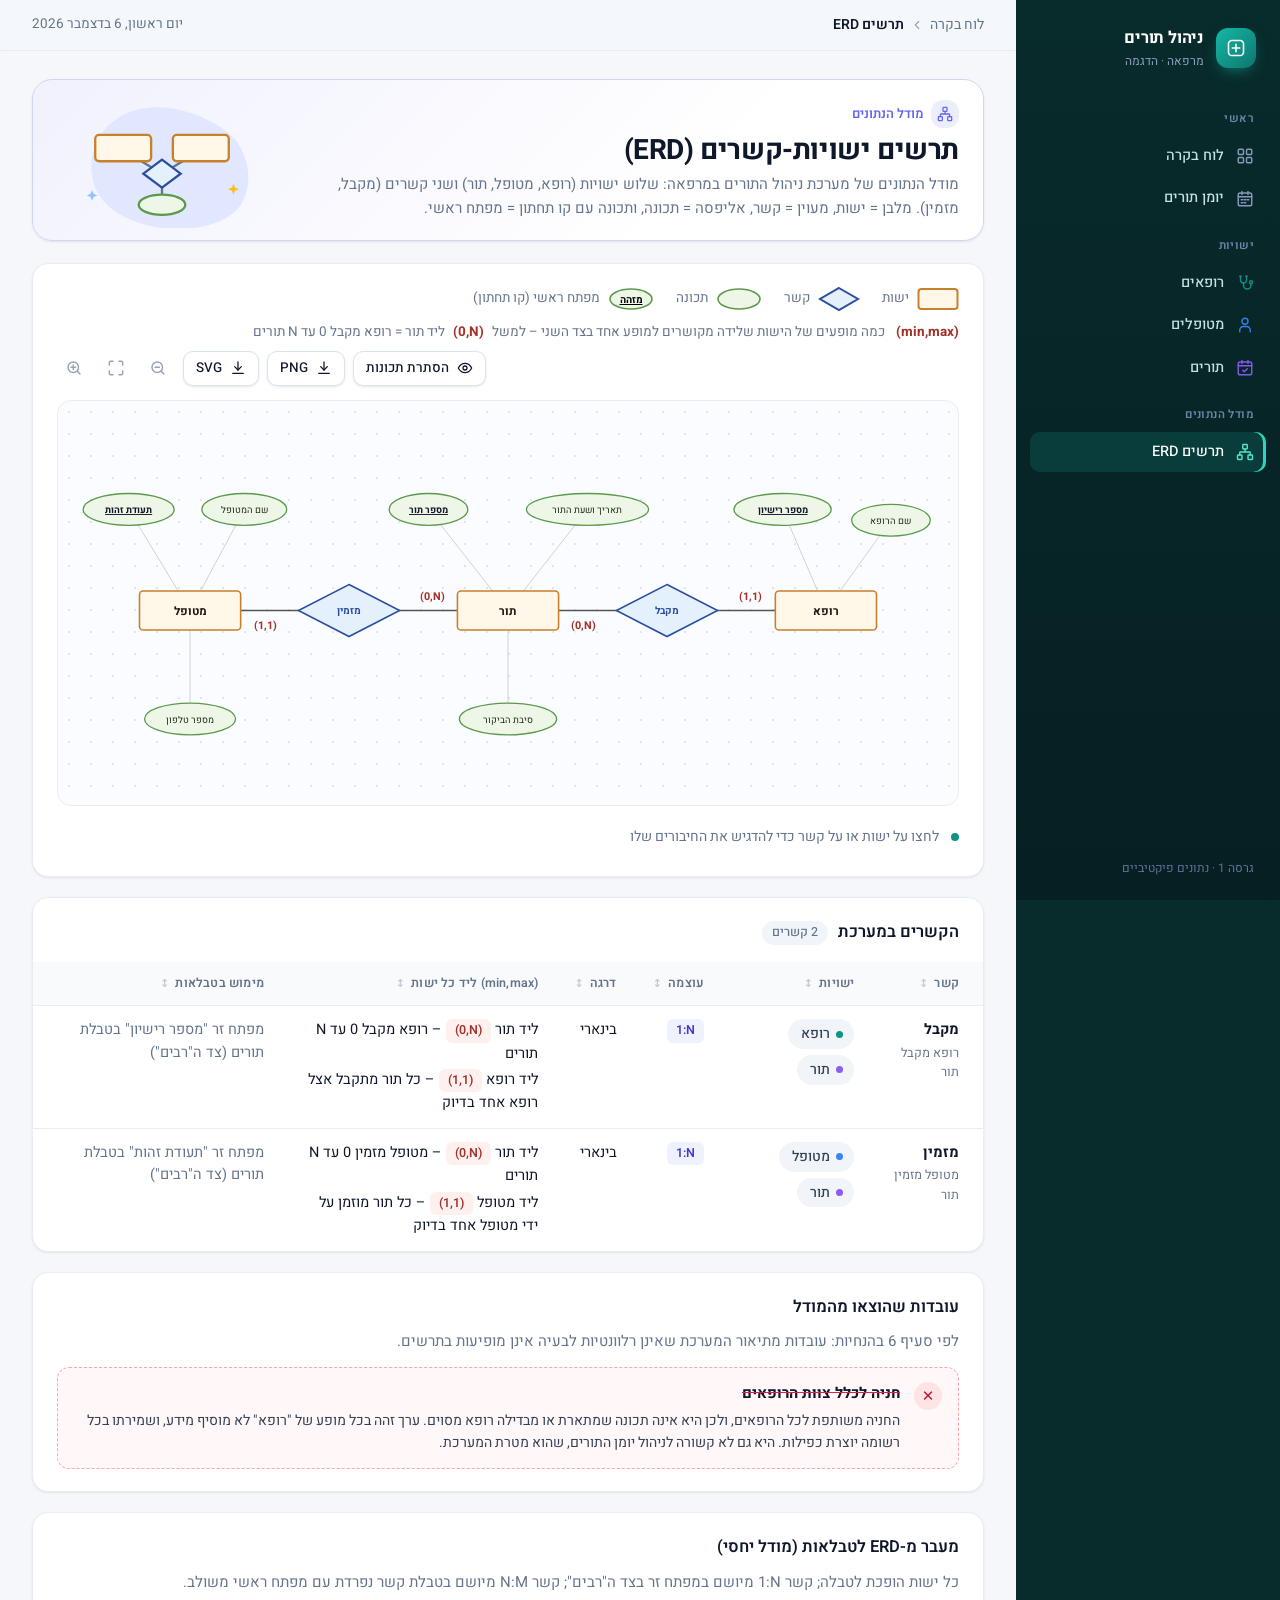
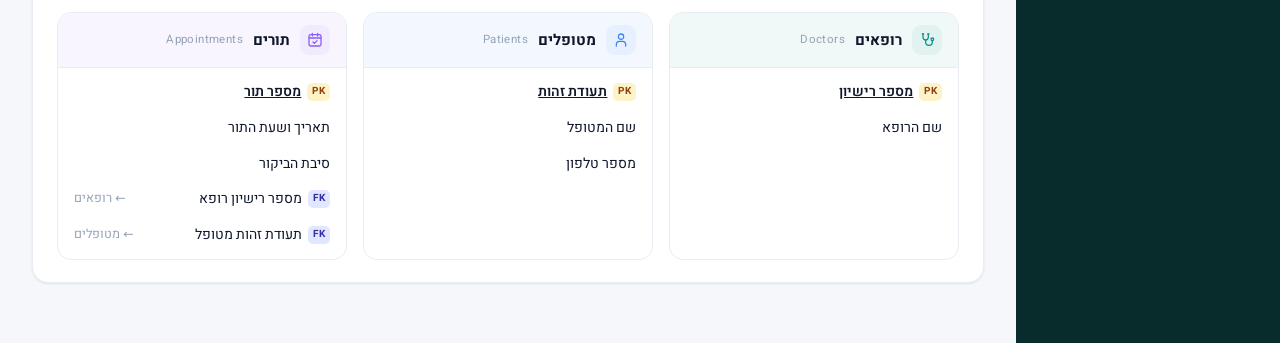
==== erd.html @ 406b699a "אפליקציית ניהול תורים למרפאה (רופא, מטופל, תור) + תרשים ERD Co-Authored-By: Claude Opus 5.5 <noreply" ====
<!DOCTYPE html>
<html lang="he" dir="rtl">
<head>
  <meta charset="UTF-8">
  <meta name="app-version" content="1">
  <meta name="viewport" content="width=device-width, initial-scale=1">
  <title>תרשים ישויות-קשרים (ERD) – ניהול תורים</title>
  <link rel="preconnect" href="https://fonts.googleapis.com">
  <link rel="preconnect" href="https://fonts.gstatic.com" crossorigin>
  <link href="https://fonts.googleapis.com/css2?family=Heebo:wght@400;500;600;700&display=swap" rel="stylesheet">
  <link rel="stylesheet" href="assets/style.css?v=1">
  <link rel="icon" href="data:image/svg+xml,%3Csvg xmlns='http://www.w3.org/2000/svg' viewBox='0 0 24 24'%3E%3Crect width='24' height='24' rx='6' fill='%230d9488'/%3E%3Cpath d='M12 6.5v11M6.5 12h11' stroke='white' stroke-width='2.6' stroke-linecap='round'/%3E%3C/svg%3E">
</head>
<body>
<div class="app">
  <aside class="sidebar" id="sidebar"></aside>
  <div class="scrim"></div>
  <div class="main">
    <header class="header">
      <button class="icon-btn menu-btn" id="menuBtn" type="button" aria-label="תפריט"></button>
      <nav class="crumbs" id="crumbs"></nav>
      <span class="spacer"></span>
      <span class="today" id="today"></span>
    </header>
    <main class="content">
      <div class="page-head with-art" style="--c:#6366f1">
        <div class="ph-art" id="erdArt"></div>
        <div>
          <div class="eyebrow" style="--c:#6366f1"><span class="tile" id="erdTile"></span>מודל הנתונים</div>
          <h1>תרשים ישויות-קשרים (ERD)</h1>
          <p>מודל הנתונים של מערכת ניהול התורים במרפאה: שלוש ישויות (רופא, מטופל, תור) ושני קשרים (מקבל, מזמין). מלבן = ישות, מעוין = קשר, אליפסה = תכונה, ותכונה עם קו תחתון = מפתח ראשי.</p>
        </div>
      </div>

      <div class="card">
        <div class="erd-toolbar">
          <div class="erd-legend" id="legend"></div>
          <span class="spacer"></span>
          <button class="btn sm" id="toggleAttrs" type="button"></button>
          <button class="btn sm" id="dlPng" type="button" title="הורדת התרשים כתמונה"></button>
          <button class="btn sm" id="dlSvg" type="button" title="הורדת התרשים כקובץ SVG"></button>
          <button class="icon-btn" id="zoomOut" type="button" title="הקטנה" aria-label="הקטנה"></button>
          <button class="icon-btn" id="zoomFit" type="button" title="התאמה למסך" aria-label="התאמה למסך"></button>
          <button class="icon-btn" id="zoomIn" type="button" title="הגדלה" aria-label="הגדלה"></button>
        </div>
        <div class="erd-canvas" id="canvas"></div>
        <div class="sel-bar"><span class="dot"></span><span id="selInfo">לחצו על ישות או על קשר כדי להדגיש את החיבורים שלו</span>
          <button class="btn sm ghost" id="clearSel" type="button" hidden>ניקוי בחירה</button></div>
      </div>

      <div class="card flush">
        <div class="card-head" style="padding:22px 24px 0"><h2>הקשרים במערכת</h2><span class="count-pill" id="relCount"></span></div>
        <div class="table-wrap" style="margin-top:6px"><table class="data rels" id="relTable"></table></div>
      </div>

      <div class="card">
        <div class="card-head"><h2>עובדות שהוצאו מהמודל</h2></div>
        <p class="muted" style="margin:-6px 0 14px">לפי סעיף 6 בהנחיות: עובדות מתיאור המערכת שאינן רלוונטיות לבעיה אינן מופיעות בתרשים.</p>
        <div id="excluded"></div>
      </div>

      <div class="card">
        <div class="card-head"><h2>מעבר מ-ERD לטבלאות (מודל יחסי)</h2></div>
        <p class="muted" style="margin:-6px 0 18px">כל ישות הופכת לטבלה; קשר <span class="ltr">1:N</span> מיושם במפתח זר בצד ה"רבים"; קשר <span class="ltr">N:M</span> מיושם בטבלת קשר נפרדת עם מפתח ראשי משולב.</p>
        <div class="schema-grid" id="schemaGrid"></div>
      </div>
    </main>
  </div>
</div>

<script src="assets/schema.js?v=1"></script>
<script src="assets/illustrations.js?v=1"></script>
<script src="assets/shell.js?v=1"></script>
<script src="assets/erd.js?v=1"></script>
</body>
</html>
---- assets/style.css ----
[hidden]{display:none!important}
:root{
  --bg:#f5f7fb; --surface:#fff; --ink:#0f172a; --ink-2:#334155; --muted:#64748b; --faint:#94a3b8;
  --line:#e8edf4; --line-2:#dbe3ee;
  --side:#0b1730; --side-2:#13254a; --side-ink:#c7d2e6;
  --primary:#2563eb; --primary-600:#1d4ed8; --primary-50:#eff5ff;
  --good:#16a34a; --bad:#e11d48; --warn:#d97706;
  --r:16px; --r-sm:10px;
  --sh-1:0 1px 2px rgba(15,23,42,.04),0 1px 3px rgba(15,23,42,.06);
  --sh-2:0 4px 24px -6px rgba(15,23,42,.10),0 2px 6px rgba(15,23,42,.04);
  --side-w:264px;
}
*{box-sizing:border-box}
html,body{margin:0;height:100%}
body{font-family:"Heebo",system-ui,-apple-system,"Segoe UI",Arial,sans-serif;background:var(--bg);color:var(--ink);
  direction:rtl;text-align:right;font-size:15px;line-height:1.55;-webkit-font-smoothing:antialiased}
a{color:var(--primary);text-decoration:none}
button,input,select{font:inherit;color:inherit}
.ltr{direction:ltr;unicode-bidi:isolate;display:inline-block}
.muted{color:var(--muted)}
.num{font-variant-numeric:tabular-nums}

/* ================= App shell ================= */
.app{display:grid;grid-template-columns:var(--side-w) 1fr;min-height:100vh;min-height:100dvh;background:linear-gradient(to left,var(--side) var(--side-w),transparent var(--side-w))}
.sidebar{background:linear-gradient(180deg,var(--side) 0%,#0d1d3d 100%);color:var(--side-ink);
  position:sticky;top:0;height:100vh;height:100dvh;overflow-y:auto;overscroll-behavior:contain;padding:22px 14px;display:flex;flex-direction:column;gap:2px}
.brand{display:flex;align-items:center;gap:12px;color:#fff;padding:4px 10px 22px}
.brand-mark{width:40px;height:40px;border-radius:12px;display:grid;place-items:center;color:#fff;
  background:linear-gradient(135deg,#3b82f6,#6366f1);box-shadow:0 6px 18px -4px rgba(59,130,246,.55)}
.brand b{display:block;font-size:16.5px;font-weight:700;letter-spacing:-.2px}
.brand small{display:block;font-size:12px;color:#8ea0c2}
.nav-sec{font-size:11.5px;font-weight:600;letter-spacing:.4px;color:#6f84ab;padding:16px 12px 6px}
.nav-item{display:flex;align-items:center;gap:12px;padding:9px 12px;border-radius:10px;color:var(--side-ink);font-weight:500;font-size:14.5px;transition:background .15s,color .15s}
.nav-item:hover{background:rgba(255,255,255,.06);color:#fff}
.nav-item.active{background:rgba(59,130,246,.16);color:#fff;box-shadow:inset -3px 0 0 #60a5fa}
.nav-ic{display:grid;place-items:center;color:var(--c,#8ea0c2);opacity:.95}
.nav-item.active .nav-ic{color:#93c5fd}
.nav-count{margin-inline-start:auto;font-size:12px;background:rgba(255,255,255,.08);color:#b8c5dd;border-radius:999px;padding:0 8px;font-variant-numeric:tabular-nums}
.side-foot{margin-top:auto;font-size:12px;color:#5f739a;padding:18px 12px 0}

.main{min-width:0;display:flex;flex-direction:column}
.header{position:sticky;top:0;z-index:15;display:flex;align-items:center;gap:14px;padding:14px 32px;
  background:rgba(245,247,251,.82);backdrop-filter:saturate(1.4) blur(10px);-webkit-backdrop-filter:saturate(1.4) blur(10px);border-bottom:1px solid rgba(219,227,238,.6)}
.crumbs{display:flex;align-items:center;gap:6px;font-size:14px;color:var(--muted);min-width:0}
.crumbs a{color:var(--muted)} .crumbs a:hover{color:var(--ink)}
.crumbs b{color:var(--ink);font-weight:600;white-space:nowrap;overflow:hidden;text-overflow:ellipsis}
.crumbs svg{transform:scaleX(-1);color:var(--faint)}
.header .spacer{flex:1}
.today{font-size:13.5px;color:var(--muted)}
.menu-btn{display:none}
.content{padding:28px 32px 40px;max-width:1360px;width:100%}
.scrim{display:none}

/* ================= Typography / page head ================= */
.page-head{display:flex;align-items:flex-end;gap:16px;flex-wrap:wrap;margin-bottom:22px}
.page-head h1{margin:0;font-size:28px;font-weight:700;letter-spacing:-.4px;line-height:1.2}
.page-head p{margin:6px 0 0;color:var(--muted);max-width:760px}
.page-head .actions{margin-inline-start:auto;display:flex;gap:10px;align-items:center;flex-wrap:wrap}
.eyebrow{display:inline-flex;align-items:center;gap:8px;font-size:13px;font-weight:600;color:var(--c,var(--primary));margin-bottom:6px}
.eyebrow .tile{width:28px;height:28px}

/* ================= Cards ================= */
.card{background:var(--surface);border:1px solid var(--line);border-radius:var(--r);box-shadow:var(--sh-1);padding:22px 24px;margin-bottom:20px}
.card-head{display:flex;align-items:center;gap:10px;margin-bottom:16px}
.card-head h2{margin:0;font-size:16.5px;font-weight:600}
.card-head .sub{font-size:13px;color:var(--muted)}
.card-head .more{margin-inline-start:auto;font-size:13.5px;font-weight:500}
.card.flush{padding:0;overflow:hidden}
.tile{width:42px;height:42px;border-radius:12px;display:grid;place-items:center;flex:none;
  color:var(--c,var(--primary));background:color-mix(in srgb,var(--c,var(--primary)) 12%,#fff)}

/* KPI */
.kpis{display:grid;grid-template-columns:repeat(4,minmax(0,1fr));gap:18px;margin-bottom:20px}
.kpi{background:var(--surface);border:1px solid var(--line);border-radius:var(--r);box-shadow:var(--sh-1);padding:20px 22px;display:flex;flex-direction:column;gap:14px;color:var(--ink);position:relative;overflow:hidden}
a.kpi:hover{box-shadow:var(--sh-2);border-color:var(--line-2)}
.kpi .top{display:flex;align-items:center;justify-content:space-between}
.kpi .lbl{color:var(--muted);font-size:14px;font-weight:500}
.kpi .val{font-size:30px;font-weight:700;letter-spacing:-.6px;line-height:1.1;font-variant-numeric:tabular-nums}
.kpi .foot{font-size:13px;color:var(--muted)}
.kpi.hero{background:linear-gradient(135deg,#1e3a8a 0%,#2563eb 55%,#4f46e5 100%);color:#fff;border:0;box-shadow:0 12px 30px -12px rgba(37,99,235,.6)}
.kpi.hero .lbl,.kpi.hero .foot{color:rgba(255,255,255,.78)}
.kpi.hero .tile{background:rgba(255,255,255,.16);color:#fff}
.kpi.hero::after{content:"";position:absolute;inset:auto -60px -80px auto;width:220px;height:220px;border-radius:50%;background:radial-gradient(circle,rgba(255,255,255,.18),transparent 65%)}

.grid{display:grid;gap:20px}
.grid.c2{grid-template-columns:1fr 1fr}
.grid.c32{grid-template-columns:3fr 2fr}

/* entity strip */
.ent-strip{display:grid;grid-template-columns:repeat(6,minmax(0,1fr));gap:12px}
.ent-chip{display:flex;flex-direction:column;gap:10px;padding:14px;border:1px solid var(--line);border-radius:14px;color:var(--ink);transition:.15s}
.ent-chip:hover{border-color:color-mix(in srgb,var(--c) 40%,#fff);background:color-mix(in srgb,var(--c) 4%,#fff)}
.ent-chip .tile{width:34px;height:34px;border-radius:10px}
.ent-chip b{font-size:22px;font-weight:700;line-height:1}
.ent-chip span{font-size:13px;color:var(--muted)}

/* bars */
.bars{display:flex;flex-direction:column;gap:14px}
.bar-row{display:grid;grid-template-columns:92px 1fr auto;align-items:center;gap:12px;font-size:14px}
.bar-row .name{color:var(--ink-2);font-weight:500}
.bar-track{display:block;height:10px;background:#f1f5f9;border-radius:999px;overflow:hidden}
.bar-fill{display:block;height:100%;border-radius:999px;background:var(--c,var(--primary));min-width:4px;transition:width .6s cubic-bezier(.2,.8,.2,1)}
.bar-row .v{font-weight:600;font-variant-numeric:tabular-nums;min-width:96px;text-align:left}
.bar-row:hover .bar-fill{filter:brightness(.92)}

/* people list */
.plist{display:flex;flex-direction:column}
.prow{display:flex;align-items:center;gap:12px;padding:11px 0;border-top:1px solid var(--line);color:var(--ink)}
.prow:first-child{border-top:0}
.prow:hover .pname{color:var(--primary)}
.pname{font-weight:600}
.psub{font-size:12.5px;color:var(--muted)}
.prow .amt{margin-inline-start:auto;font-weight:600;font-variant-numeric:tabular-nums}
.avatar{width:36px;height:36px;border-radius:50%;display:grid;place-items:center;font-size:13.5px;font-weight:700;flex:none;
  color:var(--c,#3b82f6);background:color-mix(in srgb,var(--c,#3b82f6) 14%,#fff)}

/* ================= Buttons & inputs ================= */
.btn{border:1px solid var(--line-2);background:#fff;color:var(--ink);padding:9px 16px;border-radius:var(--r-sm);cursor:pointer;font-weight:500;font-size:14.5px;
  display:inline-flex;align-items:center;gap:8px;box-shadow:var(--sh-1);transition:.15s;white-space:nowrap}
.btn:hover{background:#f8fafc;border-color:#cbd5e1}
.btn.primary{background:var(--primary);border-color:var(--primary);color:#fff;box-shadow:0 4px 12px -4px rgba(37,99,235,.55)}
.btn.primary:hover{background:var(--primary-600)}
.btn.danger{color:var(--bad)} .btn.danger:hover{background:#fff1f2;border-color:#fecdd3}
.btn.sm{padding:6px 12px;font-size:13.5px}
.btn.ghost{background:transparent;box-shadow:none;border-color:transparent;color:var(--muted)}
.btn.ghost:hover{background:#eef2f7;color:var(--ink)}
.icon-btn{border:0;background:transparent;cursor:pointer;width:34px;height:34px;border-radius:9px;color:var(--faint);display:inline-grid;place-items:center;transition:.15s}
.icon-btn:hover{background:#eef2f7;color:var(--ink)}
.icon-btn.del:hover{background:#fff1f2;color:var(--bad)}
.search{position:relative;display:flex}
.search input{border:1px solid var(--line-2);border-radius:var(--r-sm);padding:9px 40px 9px 14px;min-width:260px;background:#fff;box-shadow:var(--sh-1);outline:0;transition:.15s}
.search input:focus{border-color:#93b4f5;box-shadow:0 0 0 4px rgba(37,99,235,.12)}
.search svg{position:absolute;right:13px;top:50%;transform:translateY(-50%);color:var(--faint)}

/* ================= Tables ================= */
.table-wrap{overflow-x:auto}
table.data{width:100%;border-collapse:separate;border-spacing:0;font-size:14.5px}
table.data th{background:#f8fafc;color:var(--muted);font-weight:600;font-size:12.5px;letter-spacing:.2px;text-align:right;padding:12px 18px;border-bottom:1px solid var(--line);white-space:nowrap}
table.data td{padding:13px 18px;border-bottom:1px solid var(--line);white-space:nowrap;vertical-align:middle}
table.data tbody tr:last-child td{border-bottom:0}
table.data tbody tr[data-go]{cursor:pointer;transition:background .12s}
table.data tbody tr[data-go]:hover{background:#f8fbff}
table.data td.actions{width:1%;text-align:left}
table.data td.actions .icon-btn{opacity:.55;transition:.15s}
table.data tr:hover td.actions .icon-btn,table.data td.actions .icon-btn:focus-visible{opacity:1}
.card table.data th:first-child,.card table.data td:first-child{padding-inline-start:24px}
.cell-main{display:flex;align-items:center;gap:10px;font-weight:600}
.key-ic{font-size:10px;border-radius:5px;padding:1px 5px;margin-inline-start:6px;font-weight:700;letter-spacing:.3px;vertical-align:1px}
.key-ic.pk{background:#fef3c7;color:#92400e}
.key-ic.fk{background:#e0e7ff;color:#3730a3}
.chip{display:inline-flex;align-items:center;gap:6px;color:var(--ink-2);font-size:14px;font-weight:500;padding:3px 10px 3px 12px;border-radius:999px;background:#f1f5f9;border:1px solid transparent;transition:.15s}
.chip::before{content:"";width:7px;height:7px;border-radius:50%;background:var(--c,#94a3b8)}
.chip:hover{border-color:color-mix(in srgb,var(--c) 45%,#fff);background:color-mix(in srgb,var(--c) 7%,#fff)}
.tag{display:inline-flex;align-items:center;gap:6px;font-size:13px;font-weight:500;padding:2px 10px;border-radius:999px;background:#f1f5f9;color:var(--ink-2)}
.tag.ok{background:#ecfdf3;color:#15803d}.tag.ok::before,.tag.bad::before,.tag.mid::before{content:"";width:6px;height:6px;border-radius:50%;background:currentColor}
.tag.bad{background:#fff1f2;color:#be123c}.tag.mid{background:#fffbeb;color:#b45309}
.pos{color:var(--good)} .neg{color:var(--bad)}
.empty{padding:44px;text-align:center;color:var(--muted)}
.count-pill{font-size:12.5px;background:#f1f5f9;color:var(--muted);padding:2px 10px;border-radius:999px;font-weight:500}
.rel-badges{display:flex;gap:8px;flex-wrap:wrap;margin-top:12px}
.rel-badge{font-size:13px;background:#fff;border:1px solid var(--line-2);border-radius:999px;padding:3px 12px;color:var(--ink-2)}
.rel-badge b{color:var(--ink);font-weight:600}

/* ================= Detail ================= */
.detail-hero{display:flex;align-items:center;gap:18px}
.detail-hero .avatar,.detail-hero .tile{width:56px;height:56px;border-radius:16px;font-size:20px}
.attr-grid{display:grid;grid-template-columns:repeat(auto-fill,minmax(200px,1fr));gap:0;border:1px solid var(--line);border-radius:12px;overflow:hidden}
.attr{padding:14px 18px;border-bottom:1px solid var(--line);border-inline-start:1px solid var(--line);margin-inline-start:-1px;margin-bottom:-1px}
.attr .k{font-size:12.5px;color:var(--muted);margin-bottom:3px}
.attr .v{font-weight:500;font-size:15.5px}

/* ================= Dialog ================= */
dialog{border:0;border-radius:20px;padding:0;width:min(580px,94vw);--dlg-max:90vh;max-height:var(--dlg-max);box-shadow:0 30px 80px -20px rgba(15,23,42,.45);overflow:hidden}
@supports (height:1svh){dialog{--dlg-max:90svh}}
dialog>form{display:flex;flex-direction:column;max-height:var(--dlg-max)}
dialog::backdrop{background:rgba(15,23,42,.45);backdrop-filter:blur(3px)}
dialog[open]{animation:pop .18s ease-out}
@keyframes pop{from{opacity:0;transform:translateY(8px) scale(.98)}to{opacity:1;transform:none}}
.dlg-head{padding:22px 26px 6px;display:flex;align-items:center;gap:12px}
.dlg-head h3{margin:0;font-size:19px}
.dlg-body{padding:16px 26px 20px;display:grid;grid-template-columns:1fr 1fr;gap:14px 18px;flex:1 1 auto;min-height:0;overflow-y:auto;-webkit-overflow-scrolling:touch;overscroll-behavior:contain}
.dlg-foot{padding:14px 26px 20px;display:flex;gap:10px;align-items:center;flex-wrap:wrap;position:relative;background:#fff;border-top:1px solid transparent;transition:border-color .2s}
dialog.has-more .dlg-foot{border-top-color:var(--line)}
dialog.has-more .dlg-foot::before{content:"";position:absolute;inset:-36px 0 auto 0;height:36px;background:linear-gradient(to top,rgba(255,255,255,.96),rgba(255,255,255,0));pointer-events:none}
.more-hint{display:none;position:absolute;top:-30px;left:50%;transform:translateX(-50%);font-size:12px;font-weight:600;color:var(--primary);background:#eff5ff;border-radius:999px;padding:2px 10px;pointer-events:none}
dialog.has-more .more-hint{display:block}
.field{display:flex;flex-direction:column;gap:6px}
.field label{font-size:13.5px;font-weight:600;color:var(--ink-2)}
.field label .req{color:var(--bad)}
.field input,.field select{border:1px solid var(--line-2);border-radius:10px;padding:10px 12px;background:#fff;width:100%;min-height:44px;outline:0;transition:.15s}
.field select{-webkit-appearance:none;appearance:none;padding-left:36px;cursor:pointer;
  background:#fff url("data:image/svg+xml,%3Csvg xmlns='http://www.w3.org/2000/svg' width='16' height='16' viewBox='0 0 24 24' fill='none' stroke='%2394a3b8' stroke-width='2' stroke-linecap='round'%3E%3Cpath d='m6 9 6 6 6-6'/%3E%3C/svg%3E") no-repeat left 12px center}
.field input:focus,.field select:focus{border-color:#93b4f5;box-shadow:0 0 0 4px rgba(37,99,235,.12)}
.field input[readonly],.field select:disabled{background:#f8fafc;color:var(--muted)}
.field .hint{font-size:12px;color:var(--faint)}
.field .err{font-size:12.5px;color:var(--bad)}
.form-msg{margin-inline-start:auto;align-self:center;color:var(--bad);font-size:14px;font-weight:600}
.field.invalid input,.field.invalid select{border-color:#fda4af;background-color:#fff5f6}
.field.invalid input:focus,.field.invalid select:focus{box-shadow:0 0 0 4px rgba(225,29,72,.12)}
.field .err:empty{display:none}
.field .err{font-weight:500}
dialog.shake{animation:shake .35s}
@keyframes shake{20%,60%{transform:translateX(-6px)}40%,80%{transform:translateX(6px)}}

/* ================= Toast ================= */
.toast{position:fixed;bottom:26px;left:50%;transform:translate(-50%,16px);background:#0f172a;color:#fff;padding:12px 20px;border-radius:12px;opacity:0;pointer-events:none;transition:.25s;z-index:60;max-width:92vw;box-shadow:var(--sh-2);font-size:14.5px}
.toast.show{opacity:1;transform:translate(-50%,0)}
.toast.err{background:#9f1239}

.foot-note{display:flex;gap:12px;align-items:center;flex-wrap:wrap;color:var(--faint);font-size:13px;padding:4px 0 0}

/* ================= ERD ================= */
.erd-toolbar{display:flex;gap:8px;align-items:center;flex-wrap:wrap;margin-bottom:14px}
.erd-legend{display:flex;flex-wrap:wrap;gap:10px 22px;align-items:center;font-size:13.5px;color:var(--muted)}
.erd-legend .item{display:flex;align-items:center;gap:8px}
.erd-toolbar .spacer{flex:1}
.erd-canvas{overflow:auto;border:1px solid var(--line);border-radius:14px;
  background:radial-gradient(circle,#dde5f0 1px,transparent 1.2px) 0 0/22px 22px,#fafcff}
.erd-canvas svg{display:block;margin:0 auto}
.sel-bar{display:flex;align-items:center;gap:12px;margin-top:14px;font-size:14px;color:var(--muted);min-height:34px}
.sel-bar .dot{width:8px;height:8px;border-radius:50%;background:var(--primary);flex:none}
svg .ent rect.box{stroke-width:2.2}
svg .ent text{font-weight:700;font-size:16px}
svg .rel polygon{stroke-width:2.2}
svg .rel text{font-size:14px;font-weight:700}
svg .attr ellipse{stroke-width:1.8}
svg .attr text{font-size:13px;fill:#1f2a1a}
svg .attr.pk text{text-decoration:underline;font-weight:700;fill:#0f172a}
svg .ln{stroke:#555;stroke-width:2.2;fill:none}
svg .ln.attr-ln{stroke:#cfcfcf;stroke-width:1.3}
svg .card-b rect{fill:#0f172a}
svg .card-b text{font-size:11.5px;font-weight:700;fill:#fff}
svg .role{font-size:13px;fill:#2b4f9e;font-style:italic;font-weight:500}
svg .mm{direction:ltr;unicode-bidi:bidi-override;font-size:15px;font-weight:700;fill:#a2332a;paint-order:stroke;stroke:#fbfcfe;stroke-width:4px;stroke-linejoin:round}
.rel-type.mmc{background:#fdf0ee;color:#a2332a;unicode-bidi:bidi-override}
svg g.clickable{cursor:pointer}
svg g.clickable:hover rect.box,svg g.clickable:hover polygon{filter:brightness(.96)}
svg.focus .dim{opacity:.12;transition:opacity .2s}
svg.no-attrs .attr,svg.no-attrs .attr-ln{display:none}
.schema-grid{display:grid;grid-template-columns:repeat(auto-fill,minmax(260px,1fr));gap:16px}
.schema-tbl{border:1px solid var(--line);border-radius:14px;overflow:hidden;background:#fff}
.schema-tbl .h{padding:12px 16px;display:flex;align-items:center;gap:10px;border-bottom:1px solid var(--line);background:color-mix(in srgb,var(--c) 6%,#fff)}
.schema-tbl .h .tile{width:30px;height:30px;border-radius:9px}
.schema-tbl .h b{font-size:15px}
.schema-tbl .h small{margin-inline-start:auto;color:var(--faint);font-size:11.5px;letter-spacing:.4px;direction:ltr}
.schema-tbl ul{list-style:none;margin:0;padding:6px 0}
.schema-tbl li{padding:7px 16px;display:flex;gap:6px;align-items:center;font-size:14px}
.schema-tbl li .key-ic{margin:0}
.schema-tbl li .ref{margin-inline-start:auto;font-size:12.5px;color:var(--faint)}
.rel-type{font-size:12.5px;font-weight:600;padding:2px 9px;border-radius:6px;background:#eef2ff;color:#4338ca;direction:ltr;display:inline-block}
table.rels td{white-space:normal;vertical-align:top}
.ent-pair{display:flex;align-items:center;gap:6px;flex-wrap:wrap}

/* ================= Responsive ================= */
@media (max-width:1180px){
  .kpis{grid-template-columns:repeat(2,minmax(0,1fr))}
  .ent-strip{grid-template-columns:repeat(3,minmax(0,1fr))}
  .grid.c32{grid-template-columns:1fr}
}
@media (max-width:900px){
  .app{grid-template-columns:1fr;background:none;overflow-x:clip}
  .sidebar{position:fixed;inset:0 0 0 auto;width:min(290px,84vw);z-index:40;transform:translateX(105%);transition:transform .25s ease;box-shadow:-10px 0 40px rgba(0,0,0,.25)}
  .app.nav-open .sidebar{transform:none}
  .app.nav-open .scrim{display:block;position:fixed;inset:0;background:rgba(15,23,42,.4);z-index:35}
  .menu-btn{display:inline-grid}
  .header{padding:12px 16px}
  .today{display:none}
  .content{padding:18px 16px 32px}
  .grid.c2{grid-template-columns:1fr}
  .page-head h1{font-size:23px}
  .page-head .actions{width:100%}
  .page-head .actions .search{flex:1}
  .search input{min-width:0;width:100%}
  .dlg-body{grid-template-columns:1fr}
  .card{padding:18px}
}
@media (max-width:560px){
  .kpis{grid-template-columns:1fr 1fr;gap:12px}
  .kpi{padding:16px}
  .kpi .val{font-size:22px}
  .ent-strip{grid-template-columns:repeat(2,minmax(0,1fr))}
  .bar-row{grid-template-columns:72px 1fr auto}
  .bar-row .v{min-width:0}
}

/* ================= FX card ================= */
.grid.c3{grid-template-columns:1fr 1fr 1fr}
.fx-list{display:flex;flex-direction:column}
.fx-row{display:flex;align-items:center;gap:12px;padding:10px 0;border-top:1px solid var(--line)}
.fx-row:first-child{border-top:0;padding-top:0}
.fx-sym{width:36px;height:36px;border-radius:10px;display:grid;place-items:center;font-weight:700;font-size:16px;color:#1d4ed8;background:#eff5ff;flex:none}
.fx-name{font-weight:600;font-size:14.5px}
.fx-rate{margin-inline-start:auto;font-weight:700;font-size:17px}
.fx-exp{margin-top:12px;padding:10px 12px;background:#f8fafc;border-radius:10px;font-size:13.5px}
.fx-foot{margin-top:12px;font-size:12.5px;color:var(--muted);line-height:1.7}
.fx-foot .faint{color:var(--faint)} .fx-foot a{color:var(--muted);text-decoration:underline}
.live{margin-inline-start:auto;font-size:12px;font-weight:600;color:var(--muted);display:inline-flex;align-items:center;gap:6px}
.live::before{content:"";width:9px;height:9px;border-radius:50%}
.live.on::before{background:#22c55e;box-shadow:0 0 0 4px rgba(34,197,94,.18);animation:pulse 2s infinite}
.live.off::before{background:#ef4444;box-shadow:0 0 0 4px rgba(239,68,68,.16)}
@keyframes pulse{50%{box-shadow:0 0 0 7px rgba(34,197,94,0)}}
.skel{display:inline-block;width:64px;height:14px;border-radius:6px;background:linear-gradient(90deg,#eef2f7,#f8fafc,#eef2f7);background-size:200% 100%;animation:sk 1.2s infinite}
@keyframes sk{to{background-position:-200% 0}}
@media (max-width:1180px){.grid.c3{grid-template-columns:1fr 1fr}.grid.c3 .fx-card{grid-column:1/-1}}
@media (max-width:900px){.grid.c3{grid-template-columns:1fr}}

.field.valid input,.field.valid select{border-color:#86efac}
.field.valid label::after{content:" ✓";color:#16a34a;font-weight:700}
.upd-bar{position:fixed;top:12px;left:50%;transform:translateX(-50%);z-index:80;background:#0f172a;color:#fff;border-radius:12px;padding:8px 10px 8px 16px;display:flex;gap:12px;align-items:center;box-shadow:var(--sh-2);font-size:14px;max-width:94vw}
@media (max-width:900px){
  /* בנייד: חלון צמוד לראש המסך, בגובה החלק הגלוי בלבד (svh = בלי סרגלי הדפדפן),
     כך שכפתורי השמירה לעולם לא מוסתרים מאחורי סרגל הכתובות של Safari */
  dialog{width:calc(100vw - 16px);max-width:calc(100vw - 16px);margin:8px auto auto;border-radius:18px;--dlg-max:calc(100vh - 16px)}
  @supports (height:1svh){dialog{--dlg-max:calc(100svh - 16px)}}
  .dlg-head{padding:16px 18px 4px}.dlg-body{padding:12px 18px 18px}.dlg-foot{padding:12px 18px 14px}
  .dlg-foot .btn.primary{flex:1;justify-content:center}
  .form-msg{flex-basis:100%;order:-1;margin:0}
}

/* ---- iOS Safari: שדות תאריך ובחירה ---- */
.field input,.field select{min-width:0;max-width:100%;box-sizing:border-box}
.field input[type="date"]{-webkit-appearance:none;appearance:none;display:block;min-height:44px;line-height:1.4;text-align:right}
.field input[type="date"]::-webkit-date-and-time-value{text-align:right;margin:0}
.field input[type="date"]::-webkit-calendar-picker-indicator{margin:0}
.field{min-width:0}
.dlg-body{scroll-padding:12px}
@media (max-width:900px){
  .toast{bottom:auto;top:12px;transform:translate(-50%,-16px)}
  .toast.show{transform:translate(-50%,0)}
  .sidebar{padding-bottom:40px}
  .content{padding-bottom:72px}
  .field input,.field select{font-size:16px}   /* מונע זום אוטומטי של iOS בעת הקלדה */
}

/* ================= Responsive tables ================= */
table.data td{white-space:normal;overflow-wrap:anywhere}
table.data td .num,table.data td.num,table.data .chip,table.data .tag,table.data .rel-type{white-space:nowrap;overflow-wrap:normal}
table.data th{white-space:normal}
@media (max-width:1500px){.grid.c32{grid-template-columns:1fr}}
@media (max-width:1180px) and (min-width:901px){:root{--side-w:224px}.content{padding:24px 22px 40px}}
@media (max-width:1280px){table.data .chip{white-space:normal;text-align:right}}
@media (max-width:1100px){
  table.data th,table.data td{padding:10px 9px}
  .card table.data th:first-child,.card table.data td:first-child{padding-inline-start:18px}
}
/* מסך צר: כל שורה הופכת לכרטיס – שם העמודה מימין והערך לידו */
@media (max-width:700px){
  /* במסך צר הכותרות הופכות לשורת "צ'יפים" למיון */
  table.data thead{display:block;border-bottom:1px solid var(--line);background:#f8fafc}
  table.data thead tr{display:flex;flex-wrap:wrap;gap:6px;padding:10px 14px}
  table.data thead th,.card table.data thead th:first-child{display:inline-flex;align-items:center;border:0;padding:4px 10px;border-radius:999px;background:#fff;border:1px solid var(--line);font-size:12px}
  table.data thead th:empty{display:none}
  table.data,table.data tbody,table.data tr,table.data td{display:block;width:100%}
  table.data tbody tr{padding:12px 16px;border-bottom:1px solid var(--line)}
  table.data tbody tr:last-child{border-bottom:0}
  table.data td,.card table.data td:first-child{border:0;padding:4px 0;display:grid;grid-template-columns:minmax(92px,34%) 1fr;gap:10px;align-items:center;text-align:right}
  table.data td::before{content:attr(data-label);color:var(--muted);font-size:13px;font-weight:500}
  table.data td[data-label=""]{display:flex;gap:4px}
  table.data td[data-label=""]::before{display:none}
  table.data td.actions{opacity:1;width:100%;justify-content:flex-start;margin-top:4px}
  table.data td>*{min-width:0;justify-self:start}
  table.rels td{grid-template-columns:1fr}
  table.rels td::before{font-size:12px}
}

table.data td.actions{white-space:nowrap}
.header .menu-btn{display:none}
@media (max-width:900px){.header .menu-btn{display:inline-grid}}

/* ---- sorting ---- */
table.data th.sortable{cursor:pointer;user-select:none;position:relative}
table.data th.sortable:hover{color:var(--ink);background:#f1f5f9}
table.data th.sortable::after{content:"↕";margin-inline-start:6px;font-size:11px;opacity:.35}
table.data th.sort-asc::after{content:"↑";opacity:1;color:var(--primary)}
table.data th.sort-desc::after{content:"↓";opacity:1;color:var(--primary)}
table.data th.sort-asc,table.data th.sort-desc{color:var(--ink)}
table.data th.sortable:focus-visible{outline:2px solid #93b4f5;outline-offset:-2px}
/* ---- nav sub item ---- */
/* ---- transfer ---- */
.field.full,.xfer-preview.full{grid-column:1/-1}
.xfer-preview{background:#f8fafc;border:1px solid var(--line);border-radius:12px;padding:12px 14px}
.xfer-flow{display:flex;align-items:center;justify-content:space-between;gap:10px}
.xfer-flow span{display:flex;flex-direction:column}
.xfer-flow b{font-size:17px;font-variant-numeric:tabular-nums}
.xfer-flow small{color:var(--muted);font-size:12.5px}
.xfer-flow .arrow{font-size:20px;color:var(--faint)}
.xfer-preview .psub{margin-top:6px}
/* העברה: "לחשבון" ממוקם בדיוק מתחת ל"מחשבון" (באותה עמודה); dense ממלא את המקום הפנוי בעמודה השנייה */
@media (min-width:901px){
  .dlg-body{grid-auto-flow:row dense}
  .dlg-body [data-field="toAccountNo"]{grid-column:2}
}

/* ================= Visual layer ================= */
/* welcome banner */
.welcome{position:relative;overflow:hidden;border-radius:22px;padding:28px 30px;margin-bottom:22px;color:#fff;
  background:radial-gradient(120% 140% at 100% 0%,#3b82f6 0%,#1d4ed8 38%,#1e1b4b 100%);box-shadow:0 18px 40px -18px rgba(30,64,175,.6);
  display:flex;flex-wrap:wrap;align-items:flex-end;justify-content:space-between;gap:22px}
.welcome .wl-text{position:relative;z-index:1}
.welcome .wl-greet{font-size:14px;font-weight:600;color:#bfdbfe;letter-spacing:.2px}
.welcome h1{margin:4px 0 6px;font-size:30px;letter-spacing:-.5px}
.welcome p{margin:0;color:#dbeafe;max-width:520px}
.wl-art{position:absolute;inset:auto 0 0 auto;width:340px;height:340px;left:-60px;top:-80px;opacity:.16;pointer-events:none}
.wl-art circle{fill:none;stroke:#fff;stroke-width:22}
.qa{position:relative;z-index:1;display:grid;grid-template-columns:repeat(4,minmax(0,1fr));gap:10px}
.qa-btn{display:flex;flex-direction:column;align-items:flex-start;gap:10px;min-width:118px;padding:14px 14px 12px;border-radius:16px;cursor:pointer;
  border:1px solid rgba(255,255,255,.22);background:rgba(255,255,255,.12);color:#fff;font-weight:600;font-size:14px;text-align:right;
  backdrop-filter:blur(6px);-webkit-backdrop-filter:blur(6px);transition:transform .15s,background .15s}
.qa-btn:hover{background:rgba(255,255,255,.2);transform:translateY(-2px)}
.qa-btn .tile{width:36px;height:36px;border-radius:11px;background:#fff}
/* grids */
.grid.c21{grid-template-columns:2fr 1fr}
.grid.c12{grid-template-columns:minmax(300px,1fr) 2fr;align-items:stretch;margin-bottom:20px}
.grid.c21,.grid.c2,.grid.c32{margin-bottom:0}
@media (max-width:1180px){.grid.c21,.grid.c12{grid-template-columns:1fr}.qa{grid-template-columns:repeat(2,minmax(0,1fr))}}
@media (max-width:560px){.welcome{padding:22px 18px}.welcome h1{font-size:24px}.qa{width:100%}.qa-btn{min-width:0}}
/* chart */
.chart{position:relative;width:100%}
.chart svg{display:block;overflow:visible}
.ch-grid{stroke:#eef2f7;stroke-width:1}
.ch-y,.ch-x{font-size:11.5px;fill:#94a3b8;font-family:inherit}
.ch-tick{stroke:#cbd5e1}
.ch-line{fill:none;stroke-width:2.2;stroke-linejoin:round}
.ch-dot{fill:#fff;stroke-width:2}
.ch-cross{stroke:#94a3b8;stroke-dasharray:3 3}
.ch-hot{stroke:#fff;stroke-width:3}
.ch-tip{position:absolute;transform:translate(-50%,-100%);background:#0f172a;color:#fff;border-radius:10px;padding:6px 10px;font-size:12.5px;
  pointer-events:none;white-space:nowrap;display:flex;flex-direction:column;align-items:center;box-shadow:var(--sh-2)}
.ch-tip b{font-size:14px;font-variant-numeric:tabular-nums}
.ch-tip span{color:#cbd5e1;font-size:11.5px}
/* bank cards */
.cards-row{display:grid;grid-template-columns:repeat(auto-fill,minmax(250px,1fr));gap:16px}
.bank-card{position:relative;overflow:hidden;display:flex;flex-direction:column;gap:2px;color:#fff;border-radius:18px;padding:18px 20px;min-height:168px;
  box-shadow:0 14px 30px -14px rgba(15,23,42,.5);transition:transform .18s,box-shadow .18s;isolation:isolate}
.bank-card:hover{transform:translateY(-3px);box-shadow:0 20px 36px -16px rgba(15,23,42,.55)}
.bank-card::before{content:"";position:absolute;width:240px;height:240px;border-radius:50%;left:-70px;bottom:-130px;background:rgba(255,255,255,.12);z-index:-1}
.bank-card::after{content:"";position:absolute;width:160px;height:160px;border-radius:50%;left:40px;top:-90px;background:rgba(255,255,255,.08);z-index:-1}
.bc-blue{background:linear-gradient(135deg,#1e40af,#3b82f6)}
.bc-teal{background:linear-gradient(135deg,#0f766e,#14b8a6)}
.bc-violet{background:linear-gradient(135deg,#5b21b6,#8b5cf6)}
.bc-slate{background:linear-gradient(135deg,#0f172a,#475569)}
.bc-top{display:flex;align-items:center;gap:8px;margin-bottom:10px}
.bc-type{font-weight:700;font-size:15px}
.bc-status{font-size:11.5px;font-weight:600;background:rgba(255,255,255,.22);padding:1px 8px;border-radius:999px}
.bc-chip{margin-inline-start:auto;width:34px;height:25px;border-radius:6px;background:linear-gradient(135deg,#fde68a,#d97706);opacity:.9}
.bc-label{font-size:12px;color:rgba(255,255,255,.75)}
.bc-bal{font-size:26px;font-weight:700;letter-spacing:-.4px;font-variant-numeric:tabular-nums}
.bc-no{margin-top:auto;font-size:14px;letter-spacing:2px;color:rgba(255,255,255,.85);text-align:right;font-variant-numeric:tabular-nums}
.bc-foot{display:flex;justify-content:space-between;gap:10px;font-size:12.5px;color:rgba(255,255,255,.8);margin-top:4px}
.bc-foot span:first-child{overflow:hidden;text-overflow:ellipsis;white-space:nowrap}
.bank-card.big{min-height:100%;padding:22px 24px}
.bank-card.big .bc-bal{font-size:32px}
.bc-wrap{display:flex}
.bc-wrap .bank-card{flex:1}
/* mini stats */
.mini-stats{display:grid;grid-template-columns:repeat(3,minmax(0,1fr));gap:14px;margin-bottom:20px}
.mini-stat{display:flex;align-items:center;gap:14px;background:#fff;border:1px solid var(--line);border-radius:16px;padding:16px 18px;box-shadow:var(--sh-1)}
.ms-v{font-size:21px;font-weight:700;font-variant-numeric:tabular-nums;line-height:1.2}
.ms-l{font-size:13px;color:var(--muted)}
@media (max-width:700px){.mini-stats{grid-template-columns:1fr}}
/* entrance animation */
@keyframes rise{from{opacity:0;transform:translateY(10px)}to{opacity:1;transform:none}}
.content>*{animation:rise .4s cubic-bezier(.2,.8,.2,1) both}
.content>*:nth-child(2){animation-delay:.04s}.content>*:nth-child(3){animation-delay:.08s}.content>*:nth-child(4){animation-delay:.12s}
.content>*:nth-child(5){animation-delay:.16s}.content>*:nth-child(n+6){animation-delay:.2s}
@media (prefers-reduced-motion:reduce){.content>*,.live.on::before{animation:none}.bank-card,.qa-btn{transition:none}}

/* ================= Illustrations ================= */
.illus{display:block;width:100%;height:100%}
/* welcome: text | illustration, quick actions below */
.welcome{display:grid;grid-template-columns:1fr minmax(220px,330px);grid-template-areas:"text art" "qa qa";align-items:center;gap:14px 24px}
.welcome .wl-text{grid-area:text}
.welcome .wl-illus{grid-area:art;position:relative;z-index:1;height:190px;margin:-8px 0 -10px}
.welcome .qa{grid-area:qa}
@media (max-width:700px){.welcome{grid-template-columns:1fr;grid-template-areas:"art" "text" "qa"}.welcome .wl-illus{height:140px;margin:0}}
/* list page header with illustration */
.page-head.with-art{position:relative;display:grid;grid-template-columns:1fr auto 170px;grid-template-areas:"text actions art";align-items:end;
  background:linear-gradient(135deg,color-mix(in srgb,var(--c) 9%,#fff),#fff 70%);border:1px solid color-mix(in srgb,var(--c) 18%,var(--line));
  border-radius:20px;padding:20px 24px;box-shadow:var(--sh-1)}
.page-head.with-art>div:not(.ph-art):not(.actions){grid-area:text}
.page-head.with-art .actions{grid-area:actions;align-self:end}
.page-head.with-art .ph-art{grid-area:art;height:118px;margin:-8px 0 -12px}
@media (max-width:1100px){.page-head.with-art{grid-template-columns:1fr 130px;grid-template-areas:"text art" "actions actions"}.page-head.with-art .ph-art{height:96px}}
@media (max-width:560px){.page-head.with-art{grid-template-columns:1fr 92px;padding:16px}.page-head.with-art .ph-art{height:72px;margin:0}}
/* empty state */
.empty .il-empty{width:170px;height:120px;margin:0 auto 6px}
.empty-t{font-weight:600;color:var(--ink);margin-bottom:2px}

/* KPI cards – all gradient, each in its own color (white text, AA contrast) */
.kpi.hero.k-rose{background:linear-gradient(135deg,#881337 0%,#be123c 55%,#e11d48 100%);box-shadow:0 12px 30px -12px rgba(190,18,60,.55)}
.kpi.hero.k-sky{background:linear-gradient(135deg,#0c4a6e 0%,#075985 55%,#0369a1 100%);box-shadow:0 12px 30px -12px rgba(3,105,161,.55)}
.kpi.hero.k-teal{background:linear-gradient(135deg,#134e4a 0%,#115e59 55%,#0f766e 100%);box-shadow:0 12px 30px -12px rgba(15,118,110,.55)}
.kpi.hero .muted{color:rgba(255,255,255,.72)!important}
a.kpi.hero{transition:transform .18s,box-shadow .18s}
a.kpi.hero:hover{transform:translateY(-3px);border-color:transparent}

/* ================= Photos ================= */
.welcome.has-photo{grid-template-columns:1fr;grid-template-areas:"text" "qa";min-height:300px;align-content:end;
  background:#0b1730}
.welcome.has-photo .wl-illus,.welcome.has-photo .wl-art{display:none}
.wl-photo-wrap{position:absolute;inset:0;z-index:0}
.wl-photo{width:100%;height:100%;object-fit:cover;object-position:center 60%;opacity:0;transition:opacity .6s}
.wl-photo.ok{opacity:1}
/* כהות משמאל-לימין בעברית: הטקסט מימין צריך רקע כהה */
.wl-photo-wrap::after{content:"";position:absolute;inset:0;
  background:linear-gradient(270deg,rgba(11,23,48,.92) 0%,rgba(30,58,138,.72) 42%,rgba(30,58,138,.28) 75%,rgba(11,23,48,.35) 100%),
             linear-gradient(0deg,rgba(11,23,48,.75) 0%,rgba(11,23,48,0) 55%)}
.welcome.has-photo .qa-btn{background:rgba(255,255,255,.14);border-color:rgba(255,255,255,.28)}
.welcome.has-photo .qa-btn:hover{background:rgba(255,255,255,.24)}
.ph-art .ph-photo{width:100%;height:100%;object-fit:cover;border-radius:16px;box-shadow:0 10px 24px -12px rgba(15,23,42,.45);opacity:0;transition:opacity .5s}
.ph-art .ph-photo.ok{opacity:1}
.page-head.with-art{grid-template-columns:1fr auto 210px}
.page-head.with-art .ph-art{height:132px;margin:-6px 0 -8px}
@media (max-width:1100px){.page-head.with-art{grid-template-columns:1fr 150px}.page-head.with-art .ph-art{height:100px}}
@media (max-width:560px){.page-head.with-art{grid-template-columns:1fr 96px}.page-head.with-art .ph-art{height:76px}.welcome.has-photo{min-height:0}}
/* v29: הבאנר עם צילום – יותר מקום לנוף, כפתורים קומפקטיים */
.welcome.has-photo{min-height:340px;align-content:space-between;padding:30px 32px 26px}
.welcome.has-photo .wl-photo{object-position:center 88%}
.welcome.has-photo .wl-photo-wrap::after{
  background:linear-gradient(270deg,rgba(11,23,48,.85) 0%,rgba(11,23,48,.55) 32%,rgba(11,23,48,.08) 62%,rgba(11,23,48,0) 100%),
             linear-gradient(0deg,rgba(11,23,48,.55) 0%,rgba(11,23,48,0) 32%)}
.welcome.has-photo .wl-text{text-shadow:0 1px 12px rgba(0,0,0,.35)}
.welcome.has-photo .qa{display:flex;flex-wrap:wrap;gap:10px;justify-content:flex-start}
.welcome.has-photo .qa-btn{flex-direction:row;align-items:center;gap:10px;min-width:0;padding:8px 16px 8px 10px;border-radius:999px;
  background:rgba(15,23,42,.38);border-color:rgba(255,255,255,.3);backdrop-filter:blur(10px);-webkit-backdrop-filter:blur(10px)}
.welcome.has-photo .qa-btn:hover{background:rgba(15,23,42,.55)}
.welcome.has-photo .qa-btn .tile{width:30px;height:30px;border-radius:999px}
@media (max-width:560px){.welcome.has-photo{min-height:300px;padding:22px 18px 18px}
  .welcome.has-photo .qa{display:grid;grid-template-columns:1fr 1fr;gap:8px}
  .welcome.has-photo .qa-btn{padding:7px 10px 7px 8px;font-size:13px}}

/* =====================================================================
   מרפאה – ערכת צבעים ורכיבים ייעודיים (ניהול תורים)
   ===================================================================== */
:root{--primary:#0d9488;--primary-600:#0f766e;--primary-50:#effcf9;--side:#082b2b;--side-2:#0d3b3a;--side-ink:#c5e4e1}
.welcome{background:radial-gradient(120% 140% at 100% 0%,#14b8a6 0%,#0f766e 40%,#083344 100%);box-shadow:0 18px 40px -18px rgba(15,118,110,.6)}
.welcome .wl-greet{color:#99f6e4}.welcome p{color:#ccfbf1}
a.qa-btn{color:inherit;text-decoration:none}
.kpi.hero{background:linear-gradient(135deg,#134e4a 0%,#0f766e 55%,#0d9488 100%);box-shadow:0 12px 30px -12px rgba(13,148,136,.55)}
.kpi.hero.k-violet{background:linear-gradient(135deg,#3b0764 0%,#6d28d9 55%,#8b5cf6 100%);box-shadow:0 12px 30px -12px rgba(109,40,217,.5)}
.kpi.hero.k-teal{background:linear-gradient(135deg,#1e293b 0%,#334155 55%,#475569 100%);box-shadow:0 12px 30px -12px rgba(51,65,85,.5)}
.field input:focus,.field select:focus{border-color:#5eead4;box-shadow:0 0 0 4px rgba(13,148,136,.14)}
a.tel{color:inherit}

/* רשימת תורים */
.appt-list{display:flex;flex-direction:column;gap:8px}
.appt-row{display:grid;grid-template-columns:64px 4px 1fr auto auto;align-items:center;gap:12px;padding:10px 12px;border:1px solid var(--line);
  border-radius:12px;color:var(--ink);text-decoration:none;transition:background .15s,border-color .15s}
.appt-row:hover{background:#f8fafc;border-color:var(--line-2)}
.appt-row .ar-time{display:flex;flex-direction:column;line-height:1.2}.appt-row .ar-time b{font-size:17px}
.appt-row .ar-time small{font-size:11.5px;color:var(--muted)}
.appt-row .ar-bar{align-self:stretch;border-radius:4px;background:var(--c)}
.appt-row .ar-main{display:flex;flex-direction:column;min-width:0}
.appt-row .ar-main .psub{white-space:nowrap;overflow:hidden;text-overflow:ellipsis}
.appt-row .ar-doc{font-size:13px;color:var(--ink-2);background:color-mix(in srgb,var(--c) 12%,#fff);padding:4px 10px;border-radius:999px;white-space:nowrap}
.appt-row.done{opacity:.55}
.appt-row.next{border-color:var(--c);box-shadow:0 0 0 3px color-mix(in srgb,var(--c) 18%,transparent)}
.appt-row.next .ar-time small{color:var(--c);font-weight:700}
@media (max-width:620px){.appt-row{grid-template-columns:56px 4px 1fr}.appt-row .ar-doc{grid-column:3;justify-self:start}.appt-row .tag{grid-column:3;justify-self:start}}

/* התור הבא */
.next-card{display:flex;flex-direction:column}
.next-appt{display:flex;flex-direction:column;gap:14px;padding:18px;border-radius:14px;color:var(--ink);text-decoration:none;
  background:linear-gradient(160deg,color-mix(in srgb,var(--c) 14%,#fff),#fff 70%);border:1px solid color-mix(in srgb,var(--c) 35%,#fff)}
.next-appt.big{margin-bottom:20px;flex-direction:row;flex-wrap:wrap;align-items:center;gap:18px 34px}
.next-appt .na-when{display:flex;flex-direction:column;gap:2px}
.next-appt .na-when b{font-size:34px;line-height:1.1;color:var(--c)}
.next-appt .na-day{font-size:13.5px;color:var(--muted);display:flex;gap:8px;align-items:center;flex-wrap:wrap}
.next-appt .na-who{display:flex;align-items:center;gap:12px}
.next-appt .na-doc{display:flex;align-items:center;gap:6px;font-size:13.5px;color:var(--ink-2)}
.hours{display:flex;gap:12px;align-items:flex-start;margin-top:auto;padding-top:16px;border-top:1px solid var(--line);margin-top:18px}
.hours b{font-size:14px}

/* סינון תורים */
.seg{display:inline-flex;gap:4px;padding:4px;background:#eef2f7;border-radius:12px;margin:0 0 14px}
.seg button{border:0;background:transparent;padding:7px 16px;border-radius:9px;font:inherit;font-size:14px;color:var(--ink-2);cursor:pointer}
.seg button[aria-selected="true"]{background:#fff;color:var(--ink);font-weight:600;box-shadow:var(--sh-1)}
.sel{display:flex;align-items:center;gap:8px}
.sel select{border:1px solid var(--line-2);border-radius:10px;padding:9px 12px;background:#fff;font:inherit;min-height:42px}

/* טופס – תאריך ושעה */
.dt-row{display:flex;gap:8px;align-items:stretch}
.dt-row input{flex:1}
.dt-row .btn{white-space:nowrap}
.field input[type="datetime-local"]{-webkit-appearance:none;appearance:none;min-height:44px;text-align:right}

/* יומן שבועי */
.cal-card{overflow:hidden}
.cal-nav{display:flex;align-items:center;gap:8px;flex-wrap:wrap;padding:14px 18px;border-bottom:1px solid var(--line)}
.cal-nav .spacer{flex:1}
.cal-range{font-size:15px;margin-inline-start:8px}
.cal-legend{display:flex;flex-wrap:wrap;gap:6px 14px;font-size:12.5px;color:var(--muted)}
.cal-legend span{display:flex;align-items:center;gap:6px}.cal-legend i{width:10px;height:10px;border-radius:3px;display:inline-block}
.cal-scroll{overflow:auto;max-height:calc(100vh - 250px);min-height:420px}
.cal{min-width:760px}
.cal-head{display:grid;grid-template-columns:56px repeat(6,1fr);position:sticky;top:0;z-index:3;background:#fff;border-bottom:1px solid var(--line)}
.cal-head span{display:flex;flex-direction:column;align-items:center;padding:10px 4px;font-size:13px}
.cal-head small{color:var(--muted)}
.cal-head .is-today b{color:var(--primary)}.cal-head .is-today small{background:var(--primary);color:#fff;border-radius:999px;padding:0 8px}
.cal-body{display:grid;grid-template-columns:56px repeat(6,1fr);position:relative}
.cal-gutter span{display:block;height:var(--pxh);font-size:11.5px;color:var(--faint);text-align:center;transform:translateY(-7px)}
.cal-gutter span:first-child{transform:none}
.cal-col{position:relative;height:calc(var(--rows) * var(--pxh));border-inline-start:1px solid var(--line);cursor:copy;
  background-image:repeating-linear-gradient(to bottom,transparent 0,transparent calc(var(--pxh) - 1px),var(--line) calc(var(--pxh) - 1px),var(--line) var(--pxh))}
.cal-col.past{background-color:#fafbfc;cursor:default}
.cal-col.is-today{background-color:color-mix(in srgb,var(--primary) 5%,#fff)}
.cal-closed{position:absolute;inset-inline:0;bottom:0;background:repeating-linear-gradient(-45deg,#f1f5f9 0 8px,#e9eef4 8px 16px);
  display:flex;align-items:flex-start;justify-content:center;padding-top:10px;font-size:12px;color:var(--faint);cursor:not-allowed}
.cal-now{position:absolute;inset-inline:0;height:2px;background:#e11d48;z-index:2}
.cal-now::before{content:"";position:absolute;inset-inline-start:-5px;top:-4px;width:10px;height:10px;border-radius:50%;background:#e11d48}
.cal-ev{position:absolute;inset-inline:4px;z-index:1;border-radius:7px;padding:2px 8px;font-size:12px;line-height:1.35;overflow:hidden;white-space:nowrap;text-overflow:ellipsis;
  background:color-mix(in srgb,var(--c) 16%,#fff);border-inline-start:3px solid var(--c);color:var(--ink);text-decoration:none;cursor:pointer}
.cal-ev:hover{background:color-mix(in srgb,var(--c) 26%,#fff);z-index:2}
.cal-ev b{color:color-mix(in srgb,var(--c) 75%,#000)}
.cal-ev.done{opacity:.55}

/* ERD – עובדות שהוצאו */
.excl{display:flex;gap:14px;align-items:flex-start;padding:14px 16px;border:1px dashed #fda4af;background:#fff7f8;border-radius:12px}
.excl+.excl{margin-top:10px}
.excl-ic{flex:none;width:28px;height:28px;border-radius:50%;background:#ffe4e6;color:#be123c;display:grid;place-items:center;font-weight:700}
.excl b{font-size:15px;text-decoration:line-through;text-decoration-color:#e11d48}
.excl p{margin:4px 0 0;color:var(--ink-2);font-size:14px;line-height:1.6}
.sidebar{background:linear-gradient(180deg,var(--side) 0%,#061f22 100%)}
.brand-mark{background:linear-gradient(135deg,#14b8a6,#0f766e)!important;box-shadow:0 6px 16px -6px rgba(20,184,166,.7)!important}
.nav-item.active{background:rgba(20,184,166,.16);box-shadow:inset -3px 0 0 #2dd4bf}
.nav-item.active .nav-ic{color:#5eead4}
.erd-canvas{min-height:0!important}
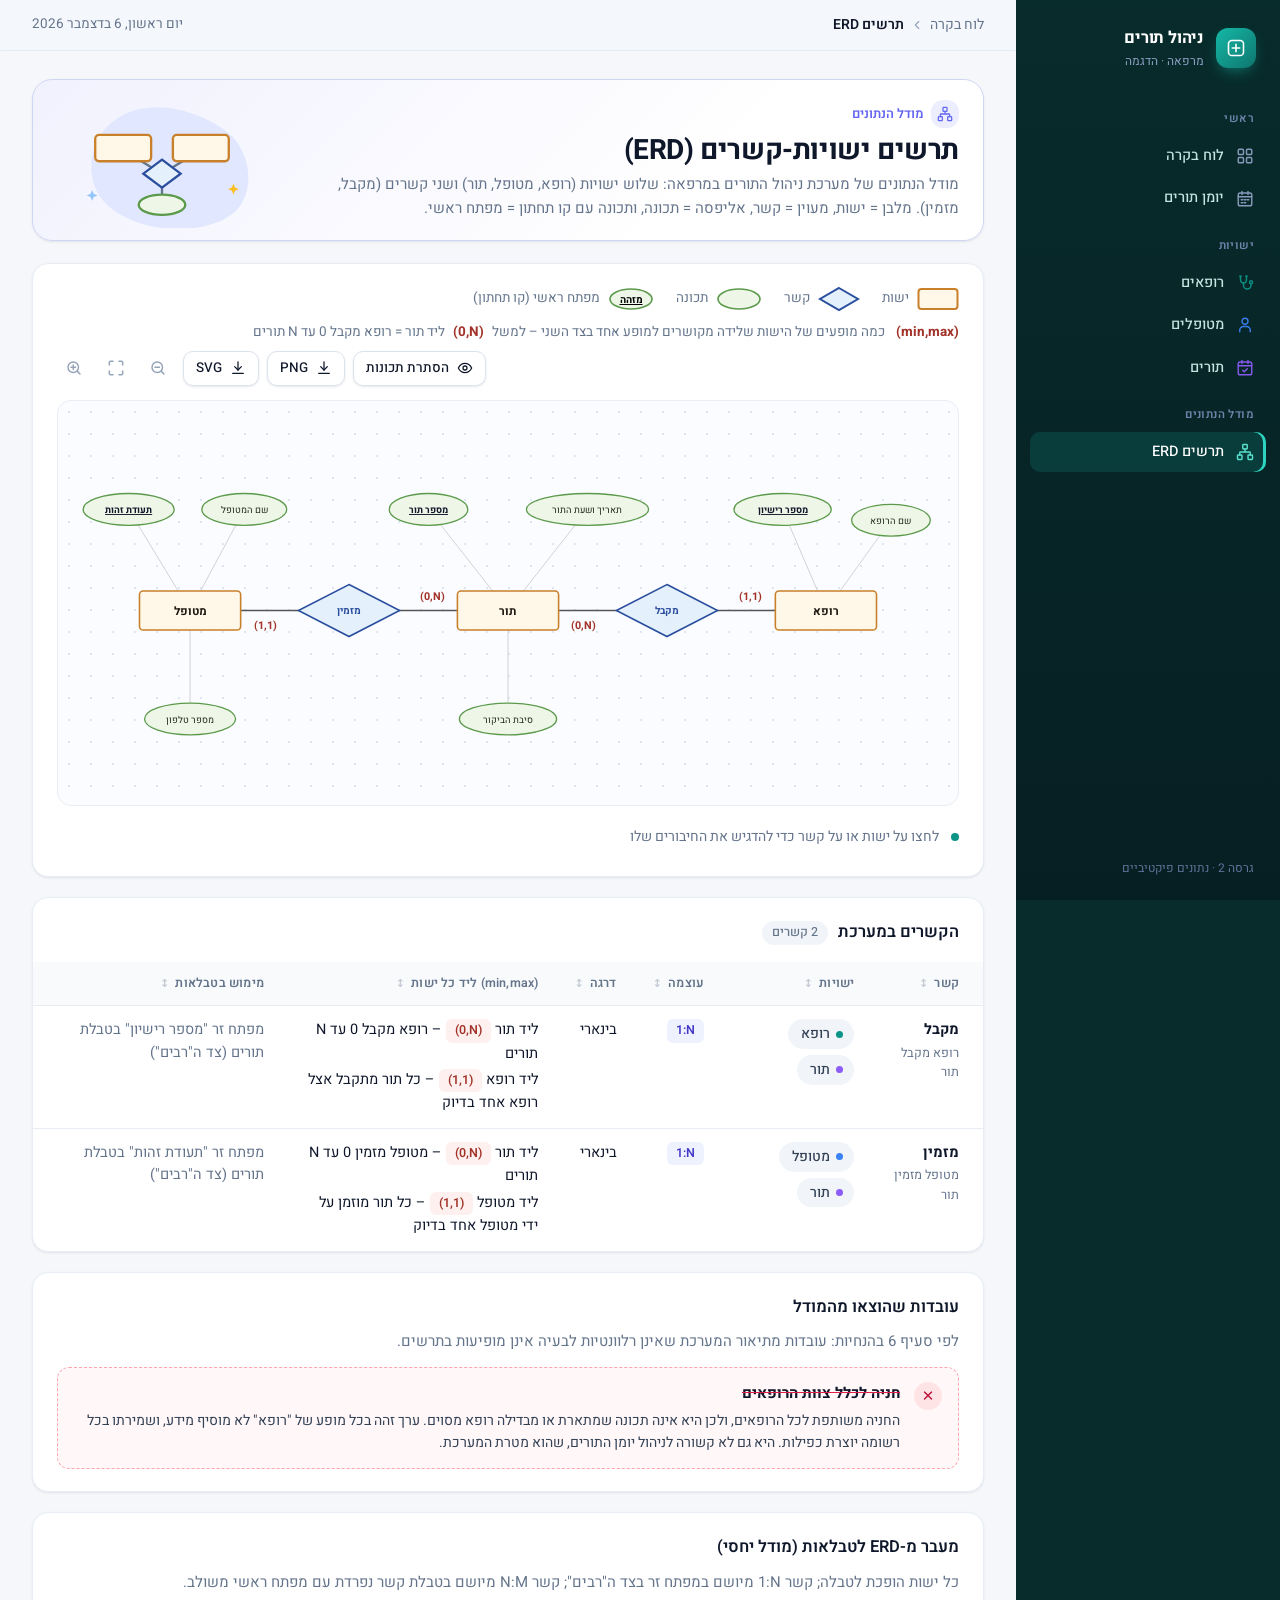
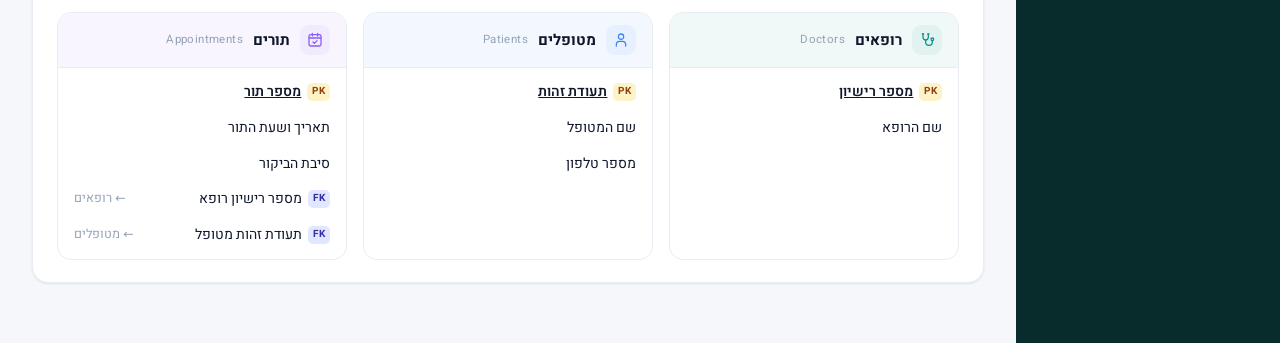
==== commit 71c2ff87: "הוספת צילומים (Unsplash) ללוח הבקרה ולעמודי הישויות Co-Authored-By: Claude Opus 5.5 <noreply@anthrop" ====
--- a/erd.html
+++ b/erd.html
@@ -2,13 +2,13 @@
 <html lang="he" dir="rtl">
 <head>
   <meta charset="UTF-8">
-  <meta name="app-version" content="1">
+  <meta name="app-version" content="2">
   <meta name="viewport" content="width=device-width, initial-scale=1">
   <title>תרשים ישויות-קשרים (ERD) – ניהול תורים</title>
   <link rel="preconnect" href="https://fonts.googleapis.com">
   <link rel="preconnect" href="https://fonts.gstatic.com" crossorigin>
   <link href="https://fonts.googleapis.com/css2?family=Heebo:wght@400;500;600;700&display=swap" rel="stylesheet">
-  <link rel="stylesheet" href="assets/style.css?v=1">
+  <link rel="stylesheet" href="assets/style.css?v=2">
   <link rel="icon" href="data:image/svg+xml,%3Csvg xmlns='http://www.w3.org/2000/svg' viewBox='0 0 24 24'%3E%3Crect width='24' height='24' rx='6' fill='%230d9488'/%3E%3Cpath d='M12 6.5v11M6.5 12h11' stroke='white' stroke-width='2.6' stroke-linecap='round'/%3E%3C/svg%3E">
 </head>
 <body>
@@ -68,9 +68,9 @@
   </div>
 </div>
 
-<script src="assets/schema.js?v=1"></script>
-<script src="assets/illustrations.js?v=1"></script>
-<script src="assets/shell.js?v=1"></script>
-<script src="assets/erd.js?v=1"></script>
+<script src="assets/schema.js?v=2"></script>
+<script src="assets/illustrations.js?v=2"></script>
+<script src="assets/shell.js?v=2"></script>
+<script src="assets/erd.js?v=2"></script>
 </body>
 </html>
--- a/assets/style.css
+++ b/assets/style.css
@@ -625,3 +625,10 @@
 .nav-item.active{background:rgba(20,184,166,.16);box-shadow:inset -3px 0 0 #2dd4bf}
 .nav-item.active .nav-ic{color:#5eead4}
 .erd-canvas{min-height:0!important}
+/* צילום בראש כרטיס "התור הבא" */
+.next-card{padding-top:0;overflow:hidden}
+.na-photo{margin:0 -24px 16px;height:120px;position:relative}
+.na-photo::after{content:"";position:absolute;inset:0;background:linear-gradient(180deg,transparent 40%,#fff)}
+.na-img{width:100%;height:100%;object-fit:cover;opacity:0;transition:opacity .5s}.na-img.ok{opacity:1}
+.welcome.has-photo .wl-photo-wrap::after{background:linear-gradient(90deg,rgba(4,47,46,.15) 0%,rgba(4,47,46,.55) 45%,rgba(4,47,46,.88) 100%),linear-gradient(0deg,rgba(4,47,46,.75),transparent 55%)!important}
+@media (max-width:860px){.na-photo{margin:0 -18px 14px}}
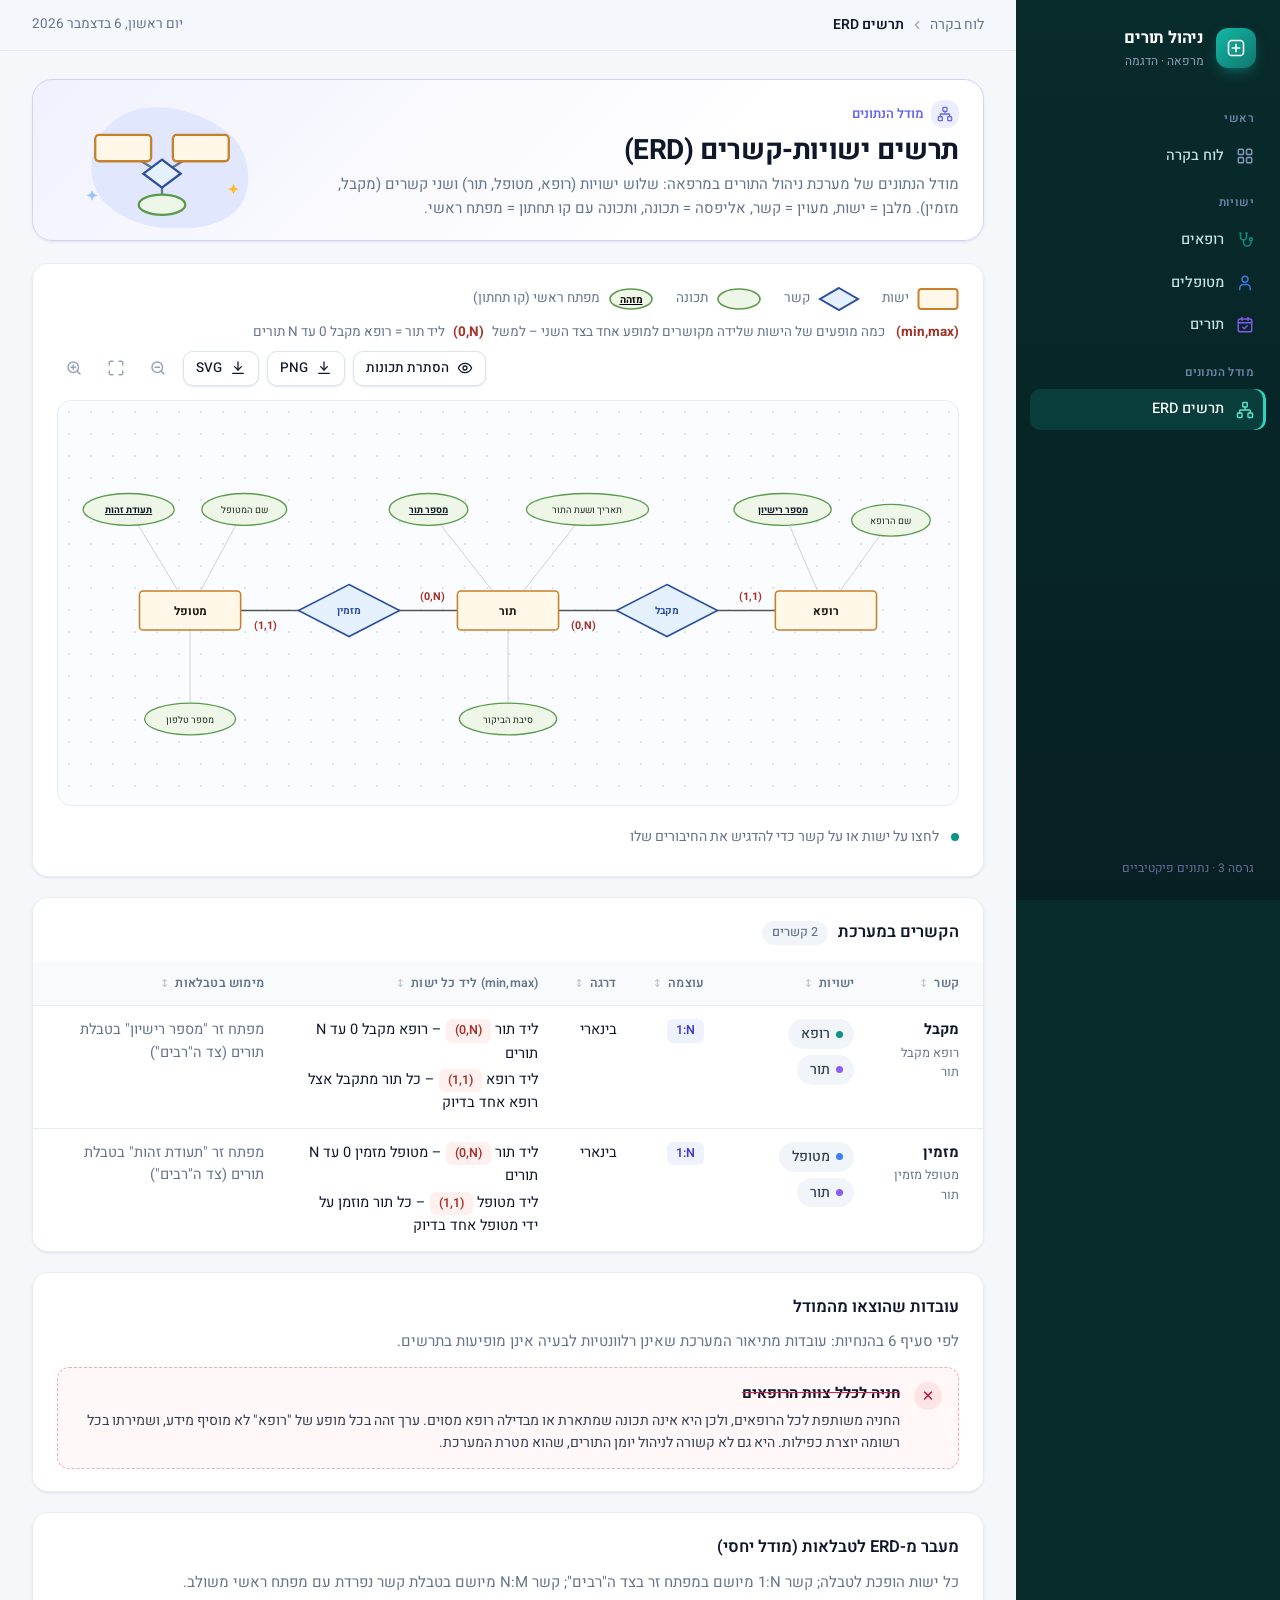
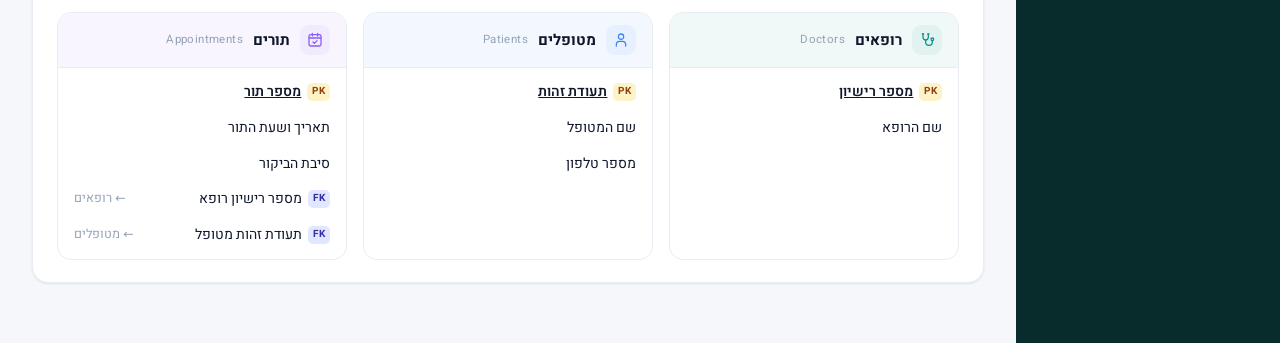
==== commit 9cc57efd: "התאמה מלאה לדרישות המסמך: הסרת יומן, שעות פעילות, חפיפות ושדה מצב Co-Authored-By: Claude Opus 5.5 <n" ====
--- a/erd.html
+++ b/erd.html
@@ -2,13 +2,13 @@
 <html lang="he" dir="rtl">
 <head>
   <meta charset="UTF-8">
-  <meta name="app-version" content="2">
+  <meta name="app-version" content="3">
   <meta name="viewport" content="width=device-width, initial-scale=1">
   <title>תרשים ישויות-קשרים (ERD) – ניהול תורים</title>
   <link rel="preconnect" href="https://fonts.googleapis.com">
   <link rel="preconnect" href="https://fonts.gstatic.com" crossorigin>
   <link href="https://fonts.googleapis.com/css2?family=Heebo:wght@400;500;600;700&display=swap" rel="stylesheet">
-  <link rel="stylesheet" href="assets/style.css?v=2">
+  <link rel="stylesheet" href="assets/style.css?v=3">
   <link rel="icon" href="data:image/svg+xml,%3Csvg xmlns='http://www.w3.org/2000/svg' viewBox='0 0 24 24'%3E%3Crect width='24' height='24' rx='6' fill='%230d9488'/%3E%3Cpath d='M12 6.5v11M6.5 12h11' stroke='white' stroke-width='2.6' stroke-linecap='round'/%3E%3C/svg%3E">
 </head>
 <body>
@@ -68,9 +68,9 @@
   </div>
 </div>
 
-<script src="assets/schema.js?v=2"></script>
-<script src="assets/illustrations.js?v=2"></script>
-<script src="assets/shell.js?v=2"></script>
-<script src="assets/erd.js?v=2"></script>
+<script src="assets/schema.js?v=3"></script>
+<script src="assets/illustrations.js?v=3"></script>
+<script src="assets/shell.js?v=3"></script>
+<script src="assets/erd.js?v=3"></script>
 </body>
 </html>
--- a/assets/style.css
+++ b/assets/style.css
@@ -542,24 +542,7 @@
 .field input:focus,.field select:focus{border-color:#5eead4;box-shadow:0 0 0 4px rgba(13,148,136,.14)}
 a.tel{color:inherit}
 
-/* רשימת תורים */
-.appt-list{display:flex;flex-direction:column;gap:8px}
-.appt-row{display:grid;grid-template-columns:64px 4px 1fr auto auto;align-items:center;gap:12px;padding:10px 12px;border:1px solid var(--line);
-  border-radius:12px;color:var(--ink);text-decoration:none;transition:background .15s,border-color .15s}
-.appt-row:hover{background:#f8fafc;border-color:var(--line-2)}
-.appt-row .ar-time{display:flex;flex-direction:column;line-height:1.2}.appt-row .ar-time b{font-size:17px}
-.appt-row .ar-time small{font-size:11.5px;color:var(--muted)}
-.appt-row .ar-bar{align-self:stretch;border-radius:4px;background:var(--c)}
-.appt-row .ar-main{display:flex;flex-direction:column;min-width:0}
-.appt-row .ar-main .psub{white-space:nowrap;overflow:hidden;text-overflow:ellipsis}
-.appt-row .ar-doc{font-size:13px;color:var(--ink-2);background:color-mix(in srgb,var(--c) 12%,#fff);padding:4px 10px;border-radius:999px;white-space:nowrap}
-.appt-row.done{opacity:.55}
-.appt-row.next{border-color:var(--c);box-shadow:0 0 0 3px color-mix(in srgb,var(--c) 18%,transparent)}
-.appt-row.next .ar-time small{color:var(--c);font-weight:700}
-@media (max-width:620px){.appt-row{grid-template-columns:56px 4px 1fr}.appt-row .ar-doc{grid-column:3;justify-self:start}.appt-row .tag{grid-column:3;justify-self:start}}
-
 /* התור הבא */
-.next-card{display:flex;flex-direction:column}
 .next-appt{display:flex;flex-direction:column;gap:14px;padding:18px;border-radius:14px;color:var(--ink);text-decoration:none;
   background:linear-gradient(160deg,color-mix(in srgb,var(--c) 14%,#fff),#fff 70%);border:1px solid color-mix(in srgb,var(--c) 35%,#fff)}
 .next-appt.big{margin-bottom:20px;flex-direction:row;flex-wrap:wrap;align-items:center;gap:18px 34px}
@@ -568,52 +551,6 @@
 .next-appt .na-day{font-size:13.5px;color:var(--muted);display:flex;gap:8px;align-items:center;flex-wrap:wrap}
 .next-appt .na-who{display:flex;align-items:center;gap:12px}
 .next-appt .na-doc{display:flex;align-items:center;gap:6px;font-size:13.5px;color:var(--ink-2)}
-.hours{display:flex;gap:12px;align-items:flex-start;margin-top:auto;padding-top:16px;border-top:1px solid var(--line);margin-top:18px}
-.hours b{font-size:14px}
-
-/* סינון תורים */
-.seg{display:inline-flex;gap:4px;padding:4px;background:#eef2f7;border-radius:12px;margin:0 0 14px}
-.seg button{border:0;background:transparent;padding:7px 16px;border-radius:9px;font:inherit;font-size:14px;color:var(--ink-2);cursor:pointer}
-.seg button[aria-selected="true"]{background:#fff;color:var(--ink);font-weight:600;box-shadow:var(--sh-1)}
-.sel{display:flex;align-items:center;gap:8px}
-.sel select{border:1px solid var(--line-2);border-radius:10px;padding:9px 12px;background:#fff;font:inherit;min-height:42px}
-
-/* טופס – תאריך ושעה */
-.dt-row{display:flex;gap:8px;align-items:stretch}
-.dt-row input{flex:1}
-.dt-row .btn{white-space:nowrap}
-.field input[type="datetime-local"]{-webkit-appearance:none;appearance:none;min-height:44px;text-align:right}
-
-/* יומן שבועי */
-.cal-card{overflow:hidden}
-.cal-nav{display:flex;align-items:center;gap:8px;flex-wrap:wrap;padding:14px 18px;border-bottom:1px solid var(--line)}
-.cal-nav .spacer{flex:1}
-.cal-range{font-size:15px;margin-inline-start:8px}
-.cal-legend{display:flex;flex-wrap:wrap;gap:6px 14px;font-size:12.5px;color:var(--muted)}
-.cal-legend span{display:flex;align-items:center;gap:6px}.cal-legend i{width:10px;height:10px;border-radius:3px;display:inline-block}
-.cal-scroll{overflow:auto;max-height:calc(100vh - 250px);min-height:420px}
-.cal{min-width:760px}
-.cal-head{display:grid;grid-template-columns:56px repeat(6,1fr);position:sticky;top:0;z-index:3;background:#fff;border-bottom:1px solid var(--line)}
-.cal-head span{display:flex;flex-direction:column;align-items:center;padding:10px 4px;font-size:13px}
-.cal-head small{color:var(--muted)}
-.cal-head .is-today b{color:var(--primary)}.cal-head .is-today small{background:var(--primary);color:#fff;border-radius:999px;padding:0 8px}
-.cal-body{display:grid;grid-template-columns:56px repeat(6,1fr);position:relative}
-.cal-gutter span{display:block;height:var(--pxh);font-size:11.5px;color:var(--faint);text-align:center;transform:translateY(-7px)}
-.cal-gutter span:first-child{transform:none}
-.cal-col{position:relative;height:calc(var(--rows) * var(--pxh));border-inline-start:1px solid var(--line);cursor:copy;
-  background-image:repeating-linear-gradient(to bottom,transparent 0,transparent calc(var(--pxh) - 1px),var(--line) calc(var(--pxh) - 1px),var(--line) var(--pxh))}
-.cal-col.past{background-color:#fafbfc;cursor:default}
-.cal-col.is-today{background-color:color-mix(in srgb,var(--primary) 5%,#fff)}
-.cal-closed{position:absolute;inset-inline:0;bottom:0;background:repeating-linear-gradient(-45deg,#f1f5f9 0 8px,#e9eef4 8px 16px);
-  display:flex;align-items:flex-start;justify-content:center;padding-top:10px;font-size:12px;color:var(--faint);cursor:not-allowed}
-.cal-now{position:absolute;inset-inline:0;height:2px;background:#e11d48;z-index:2}
-.cal-now::before{content:"";position:absolute;inset-inline-start:-5px;top:-4px;width:10px;height:10px;border-radius:50%;background:#e11d48}
-.cal-ev{position:absolute;inset-inline:4px;z-index:1;border-radius:7px;padding:2px 8px;font-size:12px;line-height:1.35;overflow:hidden;white-space:nowrap;text-overflow:ellipsis;
-  background:color-mix(in srgb,var(--c) 16%,#fff);border-inline-start:3px solid var(--c);color:var(--ink);text-decoration:none;cursor:pointer}
-.cal-ev:hover{background:color-mix(in srgb,var(--c) 26%,#fff);z-index:2}
-.cal-ev b{color:color-mix(in srgb,var(--c) 75%,#000)}
-.cal-ev.done{opacity:.55}
-
 /* ERD – עובדות שהוצאו */
 .excl{display:flex;gap:14px;align-items:flex-start;padding:14px 16px;border:1px dashed #fda4af;background:#fff7f8;border-radius:12px}
 .excl+.excl{margin-top:10px}
@@ -625,10 +562,9 @@
 .nav-item.active{background:rgba(20,184,166,.16);box-shadow:inset -3px 0 0 #2dd4bf}
 .nav-item.active .nav-ic{color:#5eead4}
 .erd-canvas{min-height:0!important}
-/* צילום בראש כרטיס "התור הבא" */
-.next-card{padding-top:0;overflow:hidden}
-.na-photo{margin:0 -24px 16px;height:120px;position:relative}
-.na-photo::after{content:"";position:absolute;inset:0;background:linear-gradient(180deg,transparent 40%,#fff)}
-.na-img{width:100%;height:100%;object-fit:cover;opacity:0;transition:opacity .5s}.na-img.ok{opacity:1}
-.welcome.has-photo .wl-photo-wrap::after{background:linear-gradient(90deg,rgba(4,47,46,.15) 0%,rgba(4,47,46,.55) 45%,rgba(4,47,46,.88) 100%),linear-gradient(0deg,rgba(4,47,46,.75),transparent 55%)!important}
-@media (max-width:860px){.na-photo{margin:0 -18px 14px}}
+.welcome.has-photo .wl-photo-wrap::after{background:linear-gradient(90deg,rgba(4,47,46,.05) 0%,rgba(4,47,46,.35) 50%,rgba(4,47,46,.78) 100%),linear-gradient(0deg,rgba(4,47,46,.6),transparent 50%)!important}
+
+.kpis.k3{grid-template-columns:repeat(3,minmax(0,1fr))}
+@media (max-width:900px){.kpis.k3{grid-template-columns:1fr}}
+.kpi.hero.k-teal2{background:linear-gradient(135deg,#134e4a 0%,#0f766e 55%,#0d9488 100%);box-shadow:0 12px 30px -12px rgba(13,148,136,.55)}
+.field input[type="datetime-local"]{-webkit-appearance:none;appearance:none;min-height:44px;text-align:right}
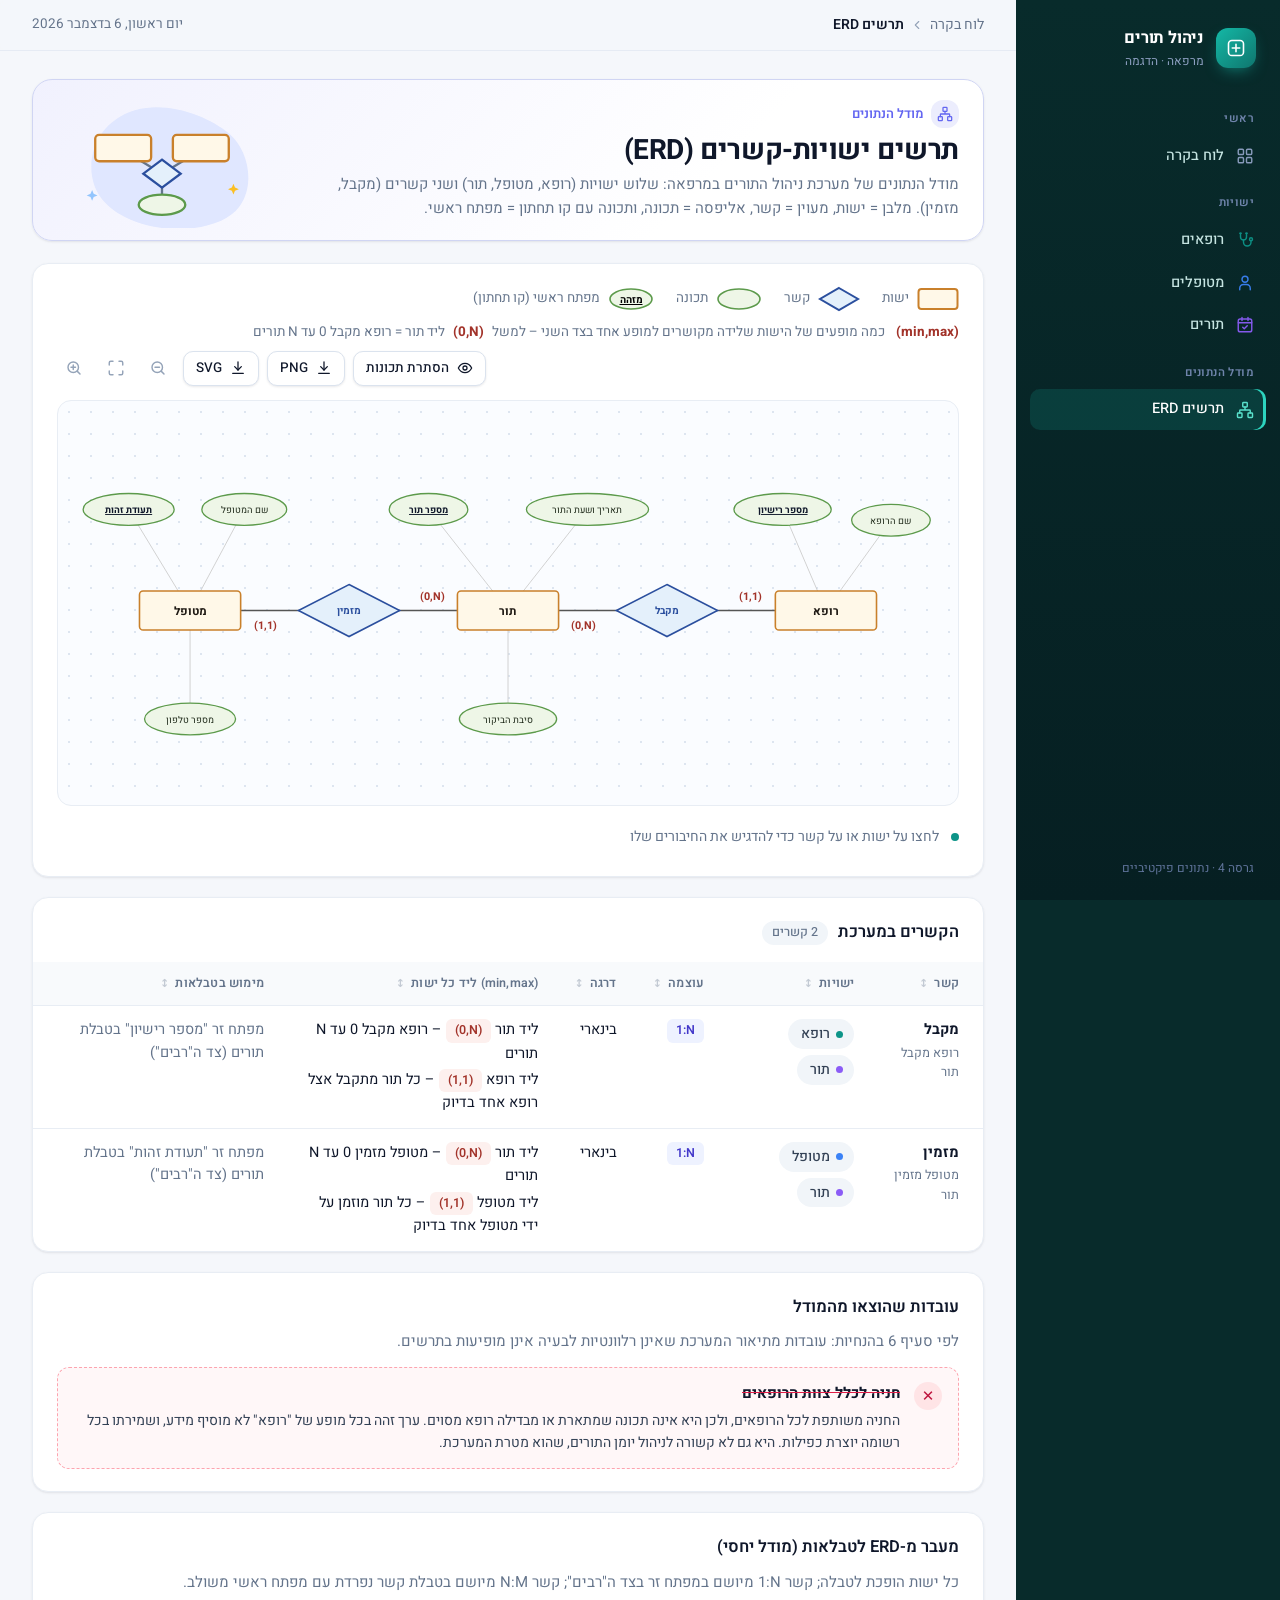
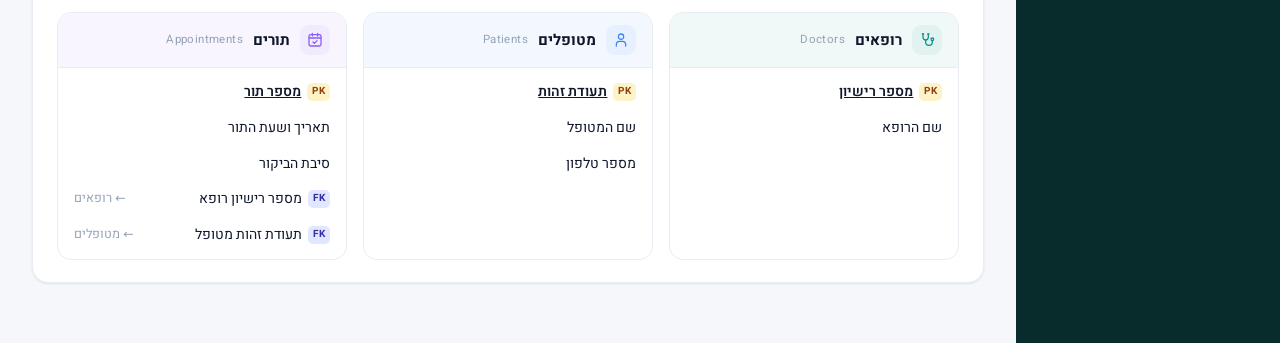
==== commit 08d508e5: "לוח תורים בסגנון Qflow בעמוד הראשי ומסך המתנה; צילום ראשי ללא שילוט Co-Authored-By: Claude Opus 5.5 " ====
--- a/erd.html
+++ b/erd.html
@@ -2,13 +2,13 @@
 <html lang="he" dir="rtl">
 <head>
   <meta charset="UTF-8">
-  <meta name="app-version" content="3">
+  <meta name="app-version" content="4">
   <meta name="viewport" content="width=device-width, initial-scale=1">
   <title>תרשים ישויות-קשרים (ERD) – ניהול תורים</title>
   <link rel="preconnect" href="https://fonts.googleapis.com">
   <link rel="preconnect" href="https://fonts.gstatic.com" crossorigin>
   <link href="https://fonts.googleapis.com/css2?family=Heebo:wght@400;500;600;700&display=swap" rel="stylesheet">
-  <link rel="stylesheet" href="assets/style.css?v=3">
+  <link rel="stylesheet" href="assets/style.css?v=4">
   <link rel="icon" href="data:image/svg+xml,%3Csvg xmlns='http://www.w3.org/2000/svg' viewBox='0 0 24 24'%3E%3Crect width='24' height='24' rx='6' fill='%230d9488'/%3E%3Cpath d='M12 6.5v11M6.5 12h11' stroke='white' stroke-width='2.6' stroke-linecap='round'/%3E%3C/svg%3E">
 </head>
 <body>
@@ -68,9 +68,9 @@
   </div>
 </div>
 
-<script src="assets/schema.js?v=3"></script>
-<script src="assets/illustrations.js?v=3"></script>
-<script src="assets/shell.js?v=3"></script>
-<script src="assets/erd.js?v=3"></script>
+<script src="assets/schema.js?v=4"></script>
+<script src="assets/illustrations.js?v=4"></script>
+<script src="assets/shell.js?v=4"></script>
+<script src="assets/erd.js?v=4"></script>
 </body>
 </html>
--- a/assets/style.css
+++ b/assets/style.css
@@ -568,3 +568,47 @@
 @media (max-width:900px){.kpis.k3{grid-template-columns:1fr}}
 .kpi.hero.k-teal2{background:linear-gradient(135deg,#134e4a 0%,#0f766e 55%,#0d9488 100%);box-shadow:0 12px 30px -12px rgba(13,148,136,.55)}
 .field input[type="datetime-local"]{-webkit-appearance:none;appearance:none;min-height:44px;text-align:right}
+
+/* =====================================================================
+   לוח תורים בסגנון Qflow
+   ===================================================================== */
+.q-card .card-head{flex-wrap:wrap}
+.q-clock{font-size:15px;font-weight:700;color:var(--ink-2);background:#f1f5f9;border-radius:8px;padding:3px 10px;margin-inline-start:8px}
+.q-card .more{display:inline-flex;align-items:center;gap:6px}
+.q-grid{display:grid;grid-template-columns:repeat(auto-fill,minmax(250px,1fr));gap:16px}
+.q-doc{border:1px solid var(--line);border-radius:16px;overflow:hidden;background:#fff;display:flex;flex-direction:column;
+  box-shadow:0 1px 2px rgba(15,23,42,.04);border-top:4px solid var(--c)}
+.q-head{display:flex;align-items:center;gap:10px;padding:14px 16px 10px;color:var(--ink);text-decoration:none}
+.q-head b{display:block;font-size:15px}.q-head small{display:block;font-size:12.5px;color:var(--muted)}
+.q-now{margin:0 12px;border-radius:14px;padding:14px 12px 12px;text-align:center;display:flex;flex-direction:column;align-items:center;gap:2px;
+  background:linear-gradient(160deg,color-mix(in srgb,var(--c) 16%,#fff),color-mix(in srgb,var(--c) 6%,#fff))}
+.q-lbl{font-size:12px;font-weight:600;letter-spacing:.2px;color:color-mix(in srgb,var(--c) 70%,#0f172a)}
+.q-num{font-size:46px;line-height:1.05;font-weight:800;color:color-mix(in srgb,var(--c) 85%,#000);text-decoration:none;letter-spacing:1px}
+.q-num.dim{opacity:.45}
+.q-who{font-size:13.5px;color:var(--ink-2)}
+.q-next{padding:12px 16px 14px;display:flex;flex-direction:column;gap:8px}
+.q-next .q-lbl{color:var(--muted)}
+.q-next ol{list-style:none;margin:0;padding:0;display:flex;flex-direction:column;gap:6px}
+.q-next li a{display:grid;grid-template-columns:auto 1fr auto;gap:10px;align-items:center;padding:7px 10px;border-radius:10px;background:#f8fafc;color:var(--ink);text-decoration:none;font-size:13.5px}
+.q-next li a:hover{background:#f1f5f9}
+.q-next li b{font-size:15px;color:color-mix(in srgb,var(--c) 80%,#000)}
+.q-next li .t{color:var(--muted);font-size:12.5px}
+.q-next li:first-child a{background:color-mix(in srgb,var(--c) 10%,#fff);box-shadow:inset 3px 0 0 var(--c)}
+.q-empty{font-size:13px;color:var(--faint);padding:6px 0}
+
+/* מסך המתנה */
+body.q-screen .sidebar,body.q-screen .header,body.q-screen .scrim{display:none!important}
+body.q-screen .main{margin:0!important;width:100%}
+body.q-screen .content{max-width:none;padding:24px}
+body.q-screen{background:#062a2a}
+.q-wall-head{display:flex;align-items:center;gap:12px;margin-bottom:22px;color:#fff;flex-wrap:wrap}
+.q-wall-head h1{margin:0;font-size:28px}
+.q-wall-head .spacer{flex:1}
+.q-wall-head .q-clock{font-size:24px;background:rgba(255,255,255,.1);color:#fff;padding:4px 14px}
+.q-grid.big{grid-template-columns:repeat(auto-fill,minmax(300px,1fr));gap:20px}
+.q-grid.big .q-doc{border:0;border-top:6px solid var(--c)}
+.q-grid.big .q-num{font-size:72px}
+.q-grid.big .q-head b{font-size:18px}
+.q-grid.big .q-next li a{font-size:16px;padding:10px 12px}.q-grid.big .q-next li b{font-size:18px}
+body.q-screen .app{grid-template-columns:1fr;background:none}
+.q-next li a span{white-space:nowrap;overflow:hidden;text-overflow:ellipsis}
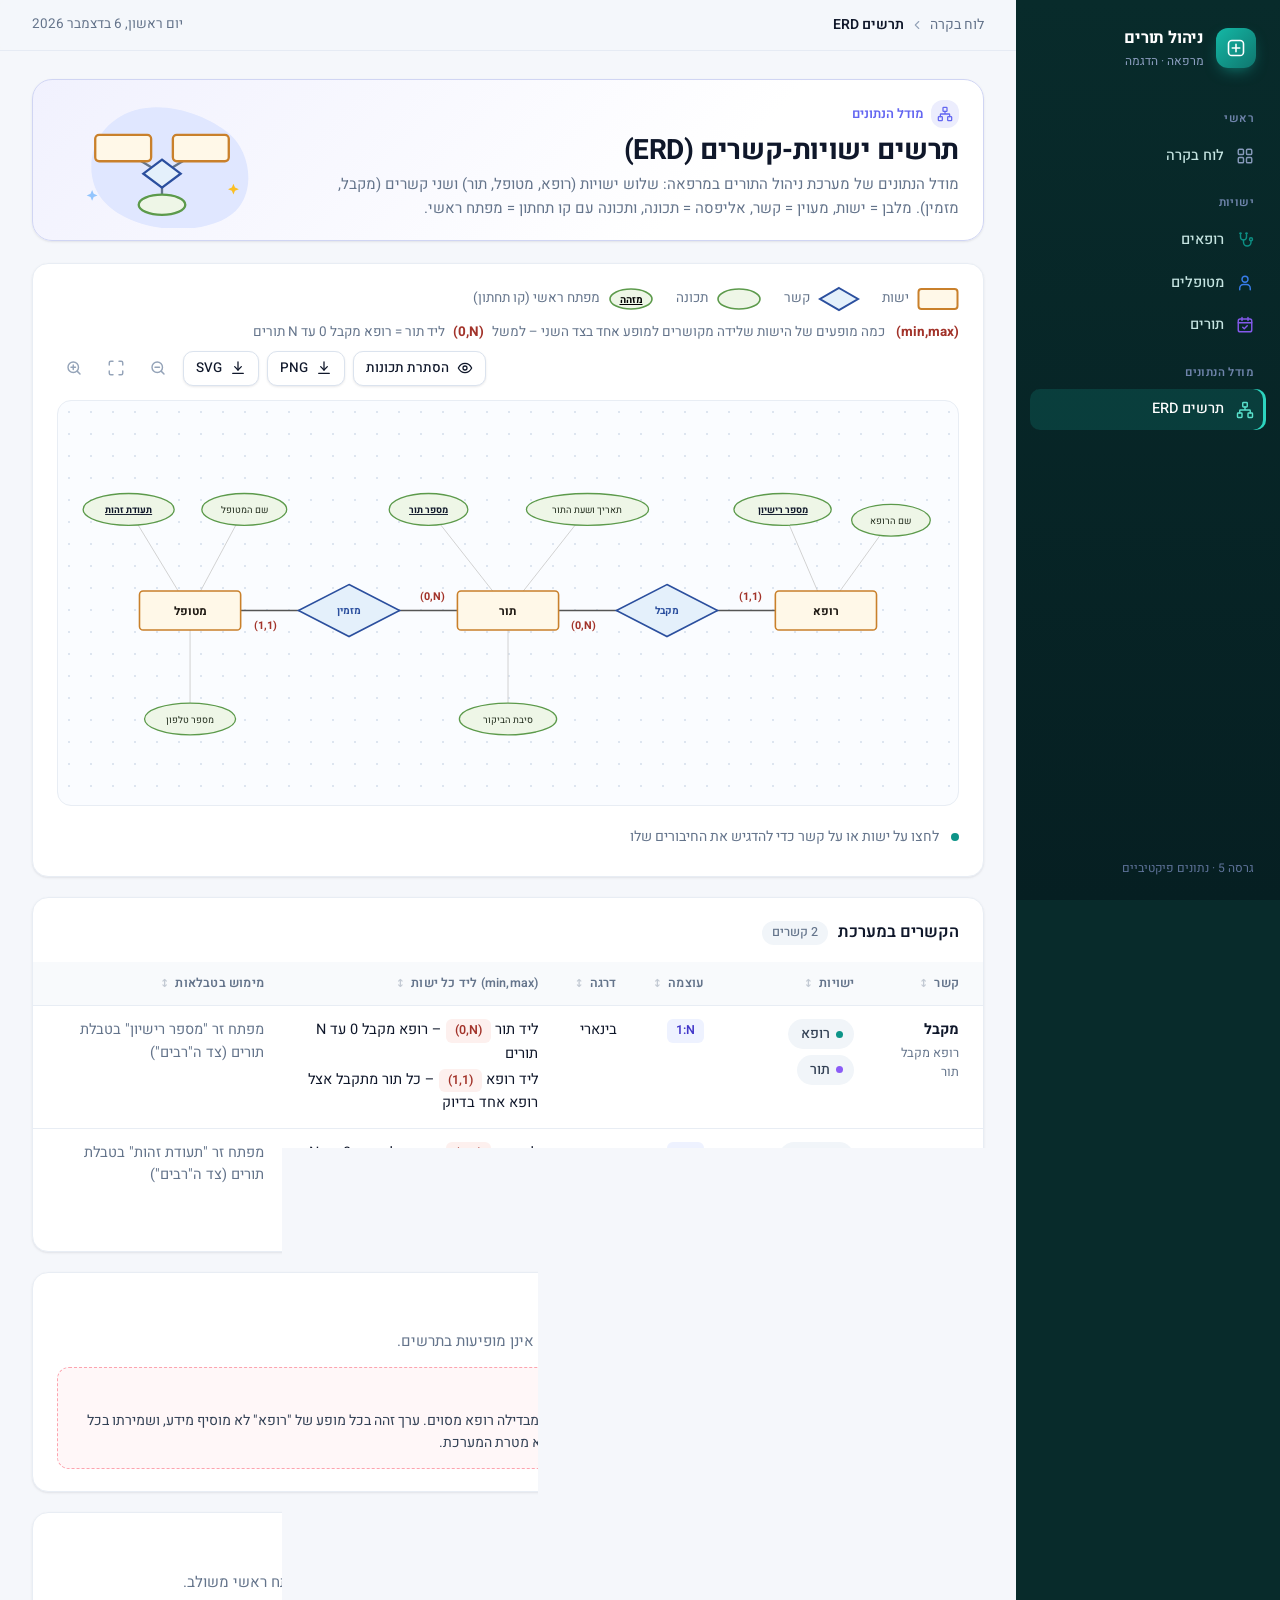
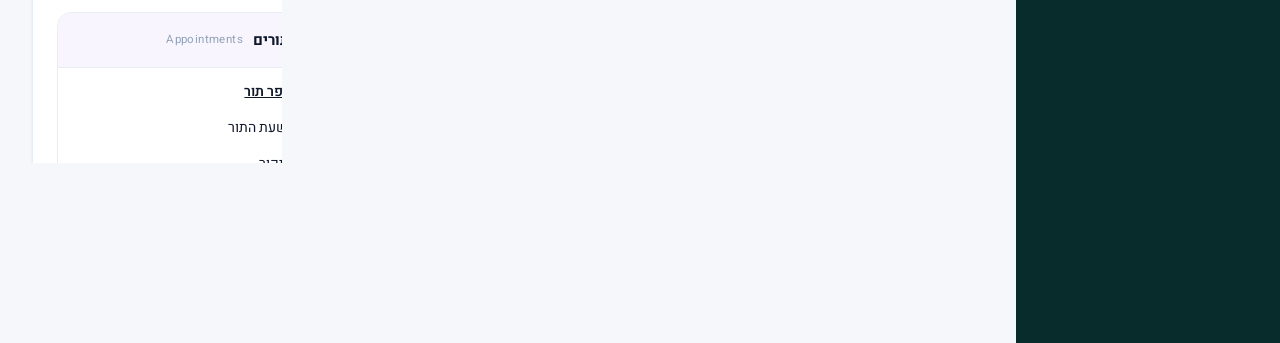
==== commit 4f95b9c5: "לוח תורים: כותרת אחידה 'תור נוכחי' Co-Authored-By: Claude Opus 5.5 <noreply@anthropic.com> Claude-Se" ====
--- a/erd.html
+++ b/erd.html
@@ -2,13 +2,13 @@
 <html lang="he" dir="rtl">
 <head>
   <meta charset="UTF-8">
-  <meta name="app-version" content="4">
+  <meta name="app-version" content="5">
   <meta name="viewport" content="width=device-width, initial-scale=1">
   <title>תרשים ישויות-קשרים (ERD) – ניהול תורים</title>
   <link rel="preconnect" href="https://fonts.googleapis.com">
   <link rel="preconnect" href="https://fonts.gstatic.com" crossorigin>
   <link href="https://fonts.googleapis.com/css2?family=Heebo:wght@400;500;600;700&display=swap" rel="stylesheet">
-  <link rel="stylesheet" href="assets/style.css?v=4">
+  <link rel="stylesheet" href="assets/style.css?v=5">
   <link rel="icon" href="data:image/svg+xml,%3Csvg xmlns='http://www.w3.org/2000/svg' viewBox='0 0 24 24'%3E%3Crect width='24' height='24' rx='6' fill='%230d9488'/%3E%3Cpath d='M12 6.5v11M6.5 12h11' stroke='white' stroke-width='2.6' stroke-linecap='round'/%3E%3C/svg%3E">
 </head>
 <body>
@@ -68,9 +68,9 @@
   </div>
 </div>
 
-<script src="assets/schema.js?v=4"></script>
-<script src="assets/illustrations.js?v=4"></script>
-<script src="assets/shell.js?v=4"></script>
-<script src="assets/erd.js?v=4"></script>
+<script src="assets/schema.js?v=5"></script>
+<script src="assets/illustrations.js?v=5"></script>
+<script src="assets/shell.js?v=5"></script>
+<script src="assets/erd.js?v=5"></script>
 </body>
 </html>
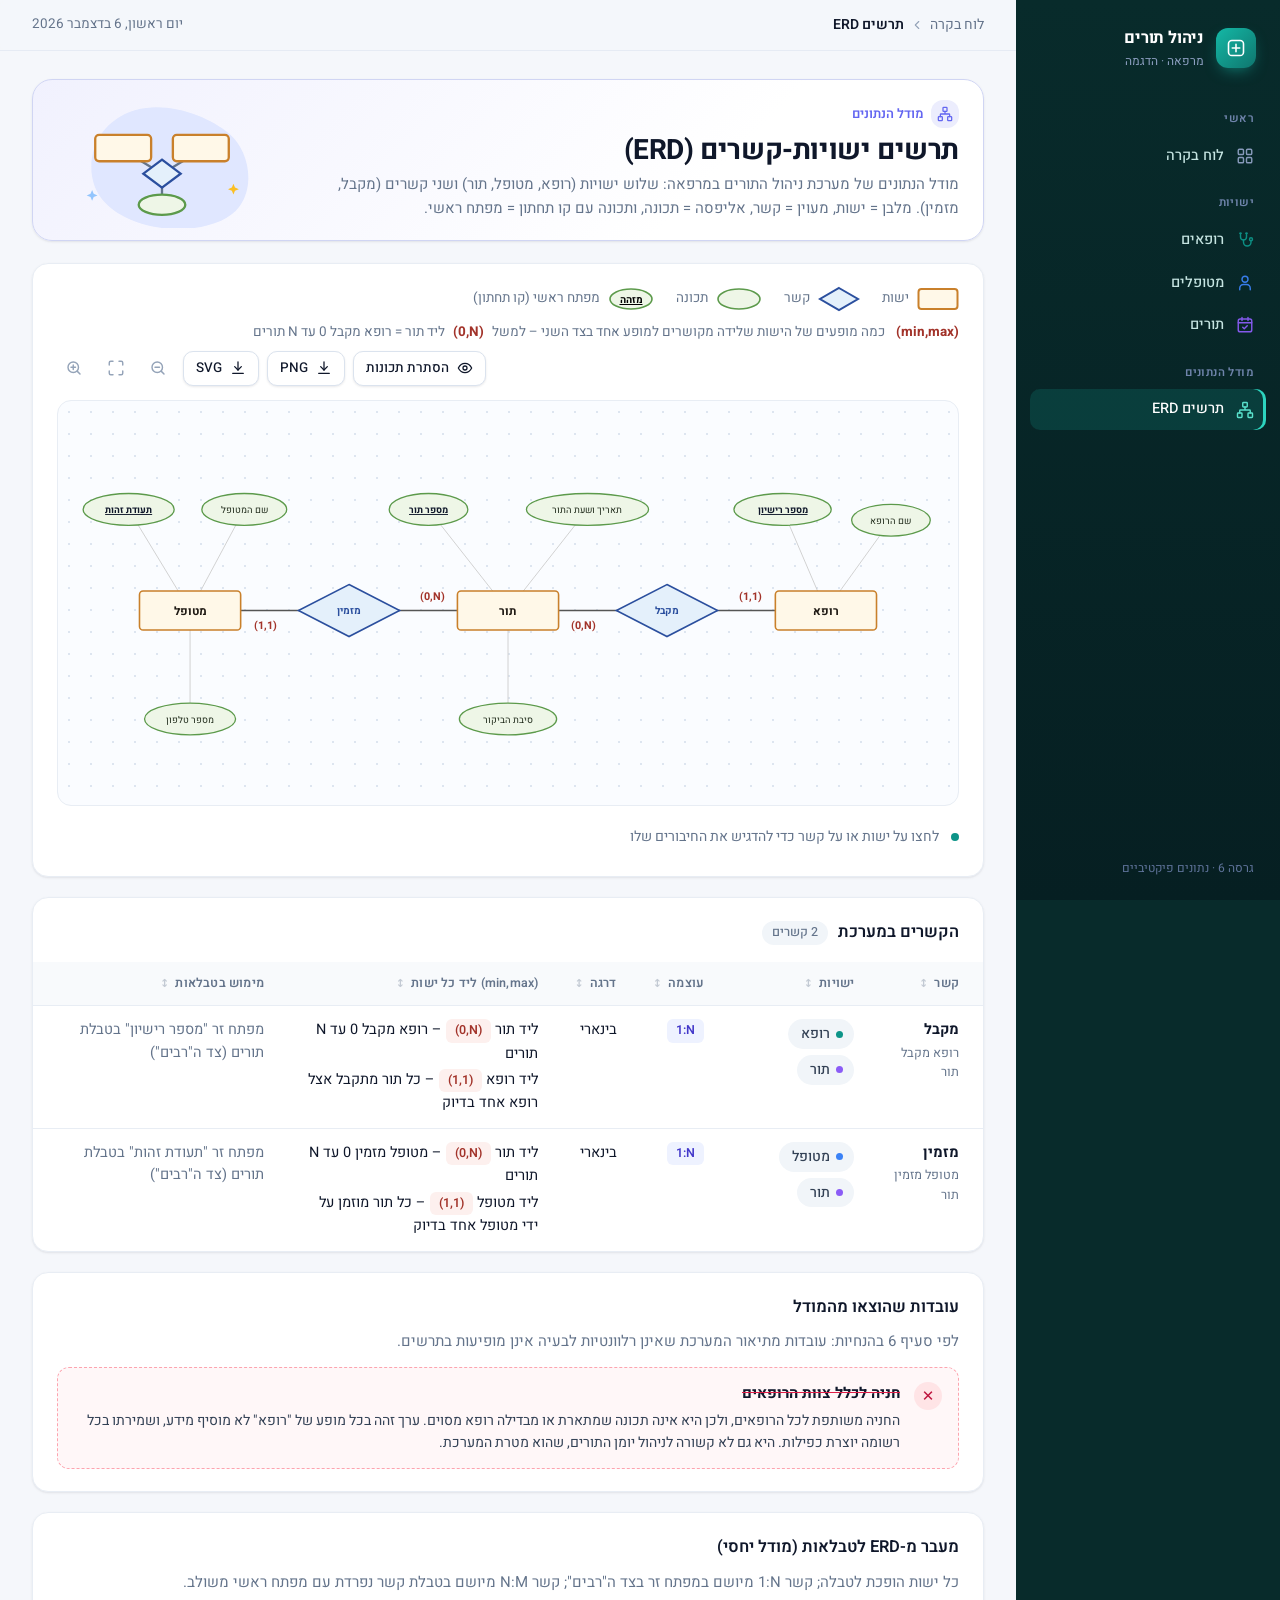
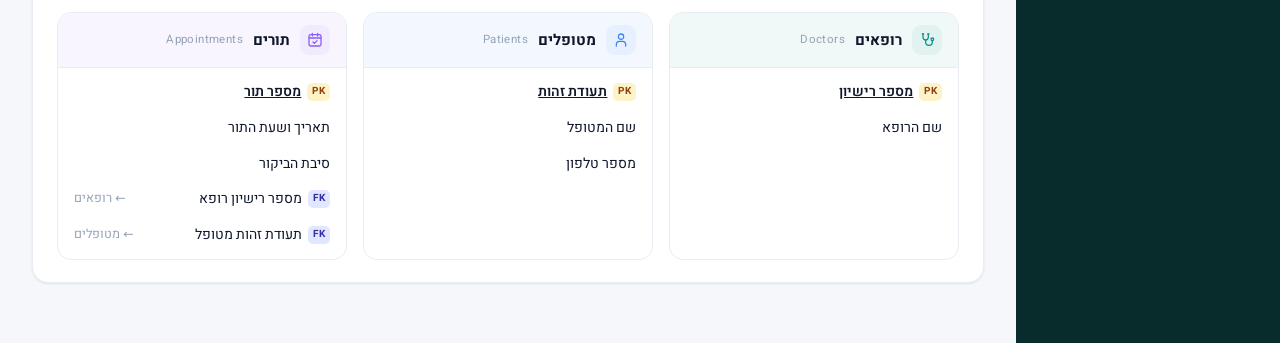
==== commit ded2b1d7: "עיצוב מחדש של לוח התורים בסגנון מסך Qflow Co-Authored-By: Claude Opus 5.5 <noreply@anthropic.com> Cl" ====
--- a/erd.html
+++ b/erd.html
@@ -2,13 +2,13 @@
 <html lang="he" dir="rtl">
 <head>
   <meta charset="UTF-8">
-  <meta name="app-version" content="5">
+  <meta name="app-version" content="6">
   <meta name="viewport" content="width=device-width, initial-scale=1">
   <title>תרשים ישויות-קשרים (ERD) – ניהול תורים</title>
   <link rel="preconnect" href="https://fonts.googleapis.com">
   <link rel="preconnect" href="https://fonts.gstatic.com" crossorigin>
   <link href="https://fonts.googleapis.com/css2?family=Heebo:wght@400;500;600;700&display=swap" rel="stylesheet">
-  <link rel="stylesheet" href="assets/style.css?v=5">
+  <link rel="stylesheet" href="assets/style.css?v=6">
   <link rel="icon" href="data:image/svg+xml,%3Csvg xmlns='http://www.w3.org/2000/svg' viewBox='0 0 24 24'%3E%3Crect width='24' height='24' rx='6' fill='%230d9488'/%3E%3Cpath d='M12 6.5v11M6.5 12h11' stroke='white' stroke-width='2.6' stroke-linecap='round'/%3E%3C/svg%3E">
 </head>
 <body>
@@ -68,9 +68,9 @@
   </div>
 </div>
 
-<script src="assets/schema.js?v=5"></script>
-<script src="assets/illustrations.js?v=5"></script>
-<script src="assets/shell.js?v=5"></script>
-<script src="assets/erd.js?v=5"></script>
+<script src="assets/schema.js?v=6"></script>
+<script src="assets/illustrations.js?v=6"></script>
+<script src="assets/shell.js?v=6"></script>
+<script src="assets/erd.js?v=6"></script>
 </body>
 </html>
--- a/assets/style.css
+++ b/assets/style.css
@@ -570,45 +570,64 @@
 .field input[type="datetime-local"]{-webkit-appearance:none;appearance:none;min-height:44px;text-align:right}
 
 /* =====================================================================
-   לוח תורים בסגנון Qflow
+   לוח תורים בסגנון מסך Qflow
    ===================================================================== */
-.q-card .card-head{flex-wrap:wrap}
-.q-clock{font-size:15px;font-weight:700;color:var(--ink-2);background:#f1f5f9;border-radius:8px;padding:3px 10px;margin-inline-start:8px}
-.q-card .more{display:inline-flex;align-items:center;gap:6px}
-.q-grid{display:grid;grid-template-columns:repeat(auto-fill,minmax(250px,1fr));gap:16px}
-.q-doc{border:1px solid var(--line);border-radius:16px;overflow:hidden;background:#fff;display:flex;flex-direction:column;
-  box-shadow:0 1px 2px rgba(15,23,42,.04);border-top:4px solid var(--c)}
-.q-head{display:flex;align-items:center;gap:10px;padding:14px 16px 10px;color:var(--ink);text-decoration:none}
-.q-head b{display:block;font-size:15px}.q-head small{display:block;font-size:12.5px;color:var(--muted)}
-.q-now{margin:0 12px;border-radius:14px;padding:14px 12px 12px;text-align:center;display:flex;flex-direction:column;align-items:center;gap:2px;
-  background:linear-gradient(160deg,color-mix(in srgb,var(--c) 16%,#fff),color-mix(in srgb,var(--c) 6%,#fff))}
-.q-lbl{font-size:12px;font-weight:600;letter-spacing:.2px;color:color-mix(in srgb,var(--c) 70%,#0f172a)}
-.q-num{font-size:46px;line-height:1.05;font-weight:800;color:color-mix(in srgb,var(--c) 85%,#000);text-decoration:none;letter-spacing:1px}
-.q-num.dim{opacity:.45}
-.q-who{font-size:13.5px;color:var(--ink-2)}
-.q-next{padding:12px 16px 14px;display:flex;flex-direction:column;gap:8px}
-.q-next .q-lbl{color:var(--muted)}
-.q-next ol{list-style:none;margin:0;padding:0;display:flex;flex-direction:column;gap:6px}
-.q-next li a{display:grid;grid-template-columns:auto 1fr auto;gap:10px;align-items:center;padding:7px 10px;border-radius:10px;background:#f8fafc;color:var(--ink);text-decoration:none;font-size:13.5px}
-.q-next li a:hover{background:#f1f5f9}
-.q-next li b{font-size:15px;color:color-mix(in srgb,var(--c) 80%,#000)}
-.q-next li .t{color:var(--muted);font-size:12.5px}
-.q-next li:first-child a{background:color-mix(in srgb,var(--c) 10%,#fff);box-shadow:inset 3px 0 0 var(--c)}
-.q-empty{font-size:13px;color:var(--faint);padding:6px 0}
-
+.qb-panel{background:linear-gradient(180deg,#0b3434 0%,#082626 100%);border-radius:22px;padding:22px 24px 14px;margin-bottom:20px;color:#e6fffb;
+  box-shadow:0 18px 40px -22px rgba(4,47,46,.8)}
+.qb-top{display:flex;align-items:center;gap:12px;margin-bottom:14px}
+.qb-top h2{margin:0;font-size:19px;color:#fff}
+.qb-top .spacer{flex:1}
+.qb-dot{width:10px;height:10px;border-radius:50%;background:#2dd4bf;box-shadow:0 0 0 0 rgba(45,212,191,.7);animation:qbPulse 2s infinite}
+@keyframes qbPulse{70%{box-shadow:0 0 0 10px rgba(45,212,191,0)}100%{box-shadow:0 0 0 0 rgba(45,212,191,0)}}
+.qb-clock{font-size:18px;font-weight:700;color:#fff;background:rgba(255,255,255,.08);border:1px solid rgba(255,255,255,.12);border-radius:10px;padding:4px 12px}
+.qb-btn{display:inline-flex;align-items:center;gap:6px;font:inherit;font-size:13.5px;color:#ccfbf1;background:rgba(255,255,255,.06);border:1px solid rgba(255,255,255,.14);
+  border-radius:10px;padding:6px 12px;cursor:pointer;text-decoration:none}
+.qb-btn:hover{background:rgba(255,255,255,.12)}
+.qb{--colD:minmax(170px,1.2fr);--colC:minmax(150px,1fr);display:flex;flex-direction:column}
+.qb-headrow,.qb-row{display:grid;grid-template-columns:var(--colD) var(--colC) 2.4fr;align-items:center;gap:18px}
+.qb-headrow{padding:0 14px 8px;font-size:12px;font-weight:600;letter-spacing:.4px;color:#7fbfb8;border-bottom:1px solid rgba(255,255,255,.08)}
+.qb-row{padding:12px 14px;border-bottom:1px solid rgba(255,255,255,.07)}
+.qb-row:last-child{border-bottom:0}
+.qb-doc{display:flex;align-items:center;gap:12px;color:#fff;text-decoration:none;min-width:0}
+.qb-av{flex:none;width:38px;height:38px;border-radius:12px;display:grid;place-items:center;font-size:13px;font-weight:700;color:#fff;background:var(--c)}
+.qb-name{font-size:15.5px;font-weight:600;white-space:nowrap;overflow:hidden;text-overflow:ellipsis}
+.qb-cur{display:flex;align-items:center;gap:10px}
+.qb-num{display:inline-block;min-width:96px;text-align:center;font-size:30px;font-weight:800;letter-spacing:1px;line-height:1;padding:10px 14px;border-radius:12px;
+  color:#fff;background:var(--c);text-decoration:none;box-shadow:0 8px 20px -10px var(--c)}
+.qb-num.wait{background:transparent;color:#fff;border:2px dashed color-mix(in srgb,var(--c) 70%,#fff);box-shadow:none;padding:8px 12px}
+.qb-num.none{background:rgba(255,255,255,.06);color:#5e8f8a;box-shadow:none}
+.qb-time{font-size:13px;color:#9ccfc9}
+.qb-next{display:flex;gap:8px;flex-wrap:wrap}
+.qb-chip{display:flex;flex-direction:column;align-items:center;min-width:64px;padding:6px 10px;border-radius:10px;background:rgba(255,255,255,.06);
+  border:1px solid rgba(255,255,255,.1);color:#fff;text-decoration:none;line-height:1.2}
+.qb-chip:hover{background:rgba(255,255,255,.12)}
+.qb-chip b{font-size:17px}
+.qb-chip small{font-size:11.5px;color:#9ccfc9}
+.qb-chip:first-child{border-color:color-mix(in srgb,var(--c) 60%,transparent)}
+.qb-none,.qb-empty{font-size:13.5px;color:#5e8f8a}
+@media (max-width:760px){
+  .qb-panel{padding:18px 14px 8px;border-radius:18px}
+  .qb-headrow{display:none}
+  .qb-row{grid-template-columns:1fr auto;grid-template-areas:"doc cur" "next next";gap:10px 12px;padding:12px 4px}
+  .qb-doc{grid-area:doc}.qb-cur{grid-area:cur}.qb-next{grid-area:next}
+  .qb-num{min-width:78px;font-size:24px;padding:8px 10px}
+  .qb-top .qb-btn{padding:6px 9px}
+}
 /* מסך המתנה */
 body.q-screen .sidebar,body.q-screen .header,body.q-screen .scrim{display:none!important}
+body.q-screen .app{grid-template-columns:1fr;background:none}
 body.q-screen .main{margin:0!important;width:100%}
 body.q-screen .content{max-width:none;padding:24px}
-body.q-screen{background:#062a2a}
-.q-wall-head{display:flex;align-items:center;gap:12px;margin-bottom:22px;color:#fff;flex-wrap:wrap}
-.q-wall-head h1{margin:0;font-size:28px}
-.q-wall-head .spacer{flex:1}
-.q-wall-head .q-clock{font-size:24px;background:rgba(255,255,255,.1);color:#fff;padding:4px 14px}
-.q-grid.big{grid-template-columns:repeat(auto-fill,minmax(300px,1fr));gap:20px}
-.q-grid.big .q-doc{border:0;border-top:6px solid var(--c)}
-.q-grid.big .q-num{font-size:72px}
-.q-grid.big .q-head b{font-size:18px}
-.q-grid.big .q-next li a{font-size:16px;padding:10px 12px}.q-grid.big .q-next li b{font-size:18px}
-body.q-screen .app{grid-template-columns:1fr;background:none}
-.q-next li a span{white-space:nowrap;overflow:hidden;text-overflow:ellipsis}
+body.q-screen{background:#062020}
+.qb-panel.wall{background:none;box-shadow:none;padding:0}
+.qb-panel.wall .qb-top h2{font-size:30px}
+.qb-panel.wall .qb-clock{font-size:26px}
+.qb.big .qb-headrow{font-size:15px;padding-bottom:12px}
+.qb.big .qb-row{padding:20px 14px}
+.qb.big .qb-name{font-size:22px}.qb.big .qb-av{width:52px;height:52px;font-size:17px;border-radius:16px}
+.qb.big .qb-num{font-size:52px;min-width:150px;padding:14px 20px}
+.qb.big .qb-time{font-size:17px}
+.qb.big .qb-chip{min-width:88px;padding:10px 14px}.qb.big .qb-chip b{font-size:24px}.qb.big .qb-chip small{font-size:14px}
+
+.qb-top h2,.qb-btn{white-space:nowrap}
+@media (max-width:420px){.qb-top{flex-wrap:wrap;row-gap:10px}.qb-top .spacer{flex-basis:100%;height:0}}
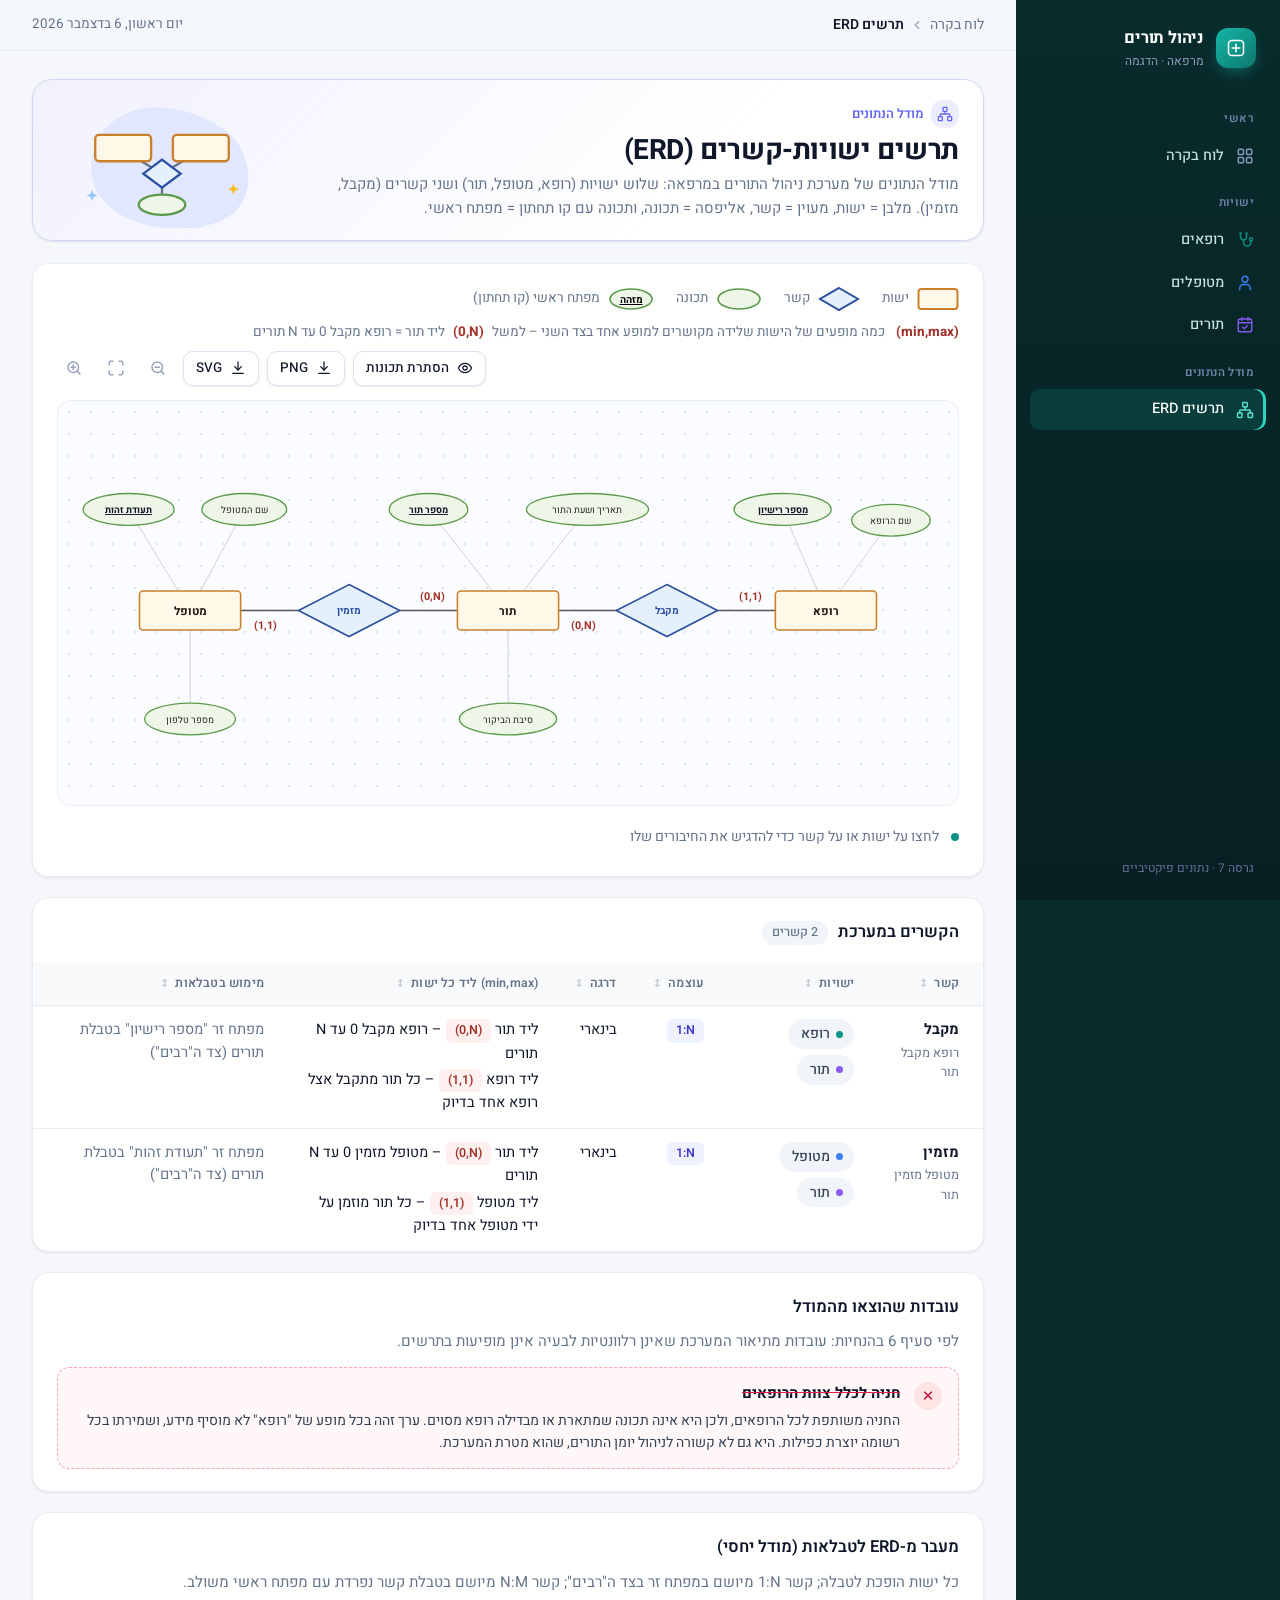
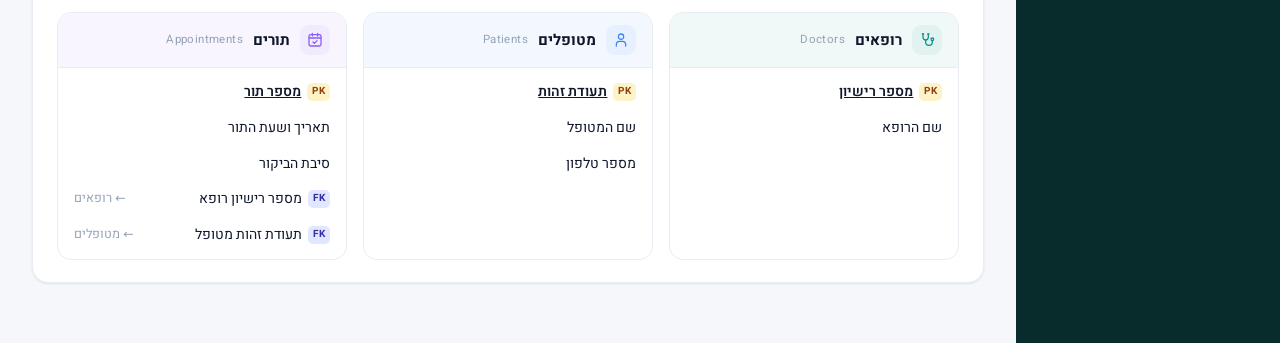
==== commit baa91958: "לוח תורים: הסרת השעה שליד המספר הנוכחי Co-Authored-By: Claude Opus 5.5 <noreply@anthropic.com> Claud" ====
--- a/erd.html
+++ b/erd.html
@@ -2,13 +2,13 @@
 <html lang="he" dir="rtl">
 <head>
   <meta charset="UTF-8">
-  <meta name="app-version" content="6">
+  <meta name="app-version" content="7">
   <meta name="viewport" content="width=device-width, initial-scale=1">
   <title>תרשים ישויות-קשרים (ERD) – ניהול תורים</title>
   <link rel="preconnect" href="https://fonts.googleapis.com">
   <link rel="preconnect" href="https://fonts.gstatic.com" crossorigin>
   <link href="https://fonts.googleapis.com/css2?family=Heebo:wght@400;500;600;700&display=swap" rel="stylesheet">
-  <link rel="stylesheet" href="assets/style.css?v=6">
+  <link rel="stylesheet" href="assets/style.css?v=7">
   <link rel="icon" href="data:image/svg+xml,%3Csvg xmlns='http://www.w3.org/2000/svg' viewBox='0 0 24 24'%3E%3Crect width='24' height='24' rx='6' fill='%230d9488'/%3E%3Cpath d='M12 6.5v11M6.5 12h11' stroke='white' stroke-width='2.6' stroke-linecap='round'/%3E%3C/svg%3E">
 </head>
 <body>
@@ -68,9 +68,9 @@
   </div>
 </div>
 
-<script src="assets/schema.js?v=6"></script>
-<script src="assets/illustrations.js?v=6"></script>
-<script src="assets/shell.js?v=6"></script>
-<script src="assets/erd.js?v=6"></script>
+<script src="assets/schema.js?v=7"></script>
+<script src="assets/illustrations.js?v=7"></script>
+<script src="assets/shell.js?v=7"></script>
+<script src="assets/erd.js?v=7"></script>
 </body>
 </html>
